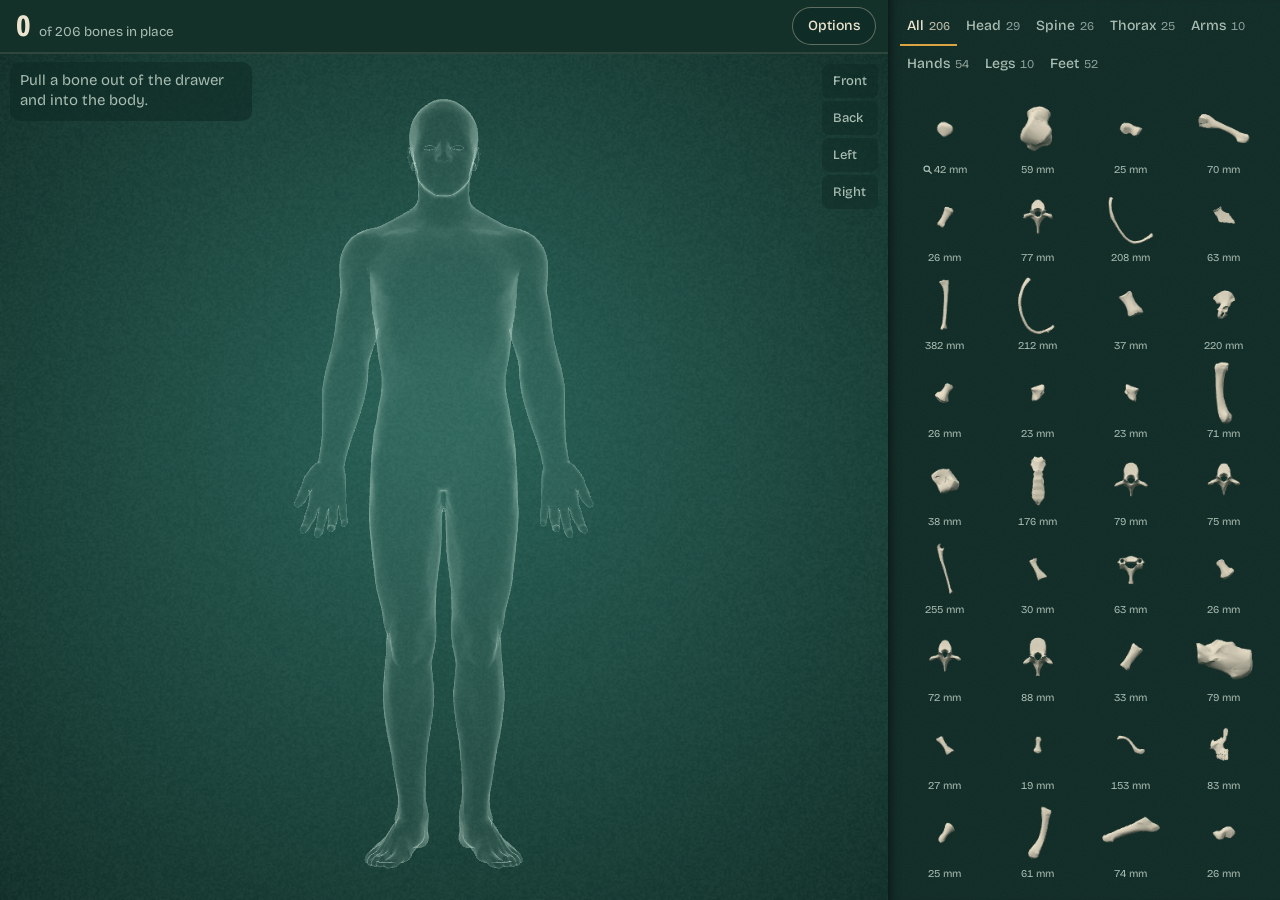
==== bones/index.html @ 2b92494c "Update page." ====
<!DOCTYPE html>
<html lang="en">
<head>
  <meta charset="utf-8">
  <meta name="viewport" content="width=device-width, initial-scale=1">
  <title>206 Bones</title>
  <meta name="description" content="Rebuild a human skeleton: drag each of the 206 bones to its place in the body.">
  <link rel="icon" href="data:image/svg+xml,%3Csvg xmlns='http://www.w3.org/2000/svg' viewBox='0 0 32 32'%3E%3Crect width='32' height='32' rx='7' fill='%23133029'/%3E%3Cpath d='M9 9a3 3 0 0 1 5 1l8 8a3 3 0 1 1 1 5 3 3 0 1 1-5-1l-8-8a3 3 0 1 1-1-5z' fill='%23ece4cf'/%3E%3C/svg%3E">
  <link href="https://fonts.googleapis.com/css2?family=Bricolage+Grotesque:opsz,wdth,wght@12..96,75..100,400..700&amp;family=EB+Garamond:ital,wght@1,500&amp;display=swap" rel="stylesheet">
  <script type="module" crossorigin src="./assets/app-BgRJ1sgR.js"></script>
  <link rel="stylesheet" crossorigin href="./assets/index-DirC_J8b.css">
</head>
<body>
  <div class="app" id="app">
    <header class="bar">
      <p class="tally" aria-live="polite">
        <span class="tally-count" id="tally-count">0</span>
        <span class="tally-rest">of <span id="tally-total">206</span> bones in place</span>
      </p>
      <button class="btn" id="open-options" type="button">Options</button>
      <div class="progress" id="progress" role="progressbar" aria-label="Bones in place" aria-valuemin="0" aria-valuemax="206" aria-valuenow="0"><i id="progress-fill"></i></div>
    </header>

    <main class="stage" id="stage">
      <canvas id="view" tabindex="0" aria-label="The body. Drag to turn it, pinch or scroll to zoom, hold Space and drag to slide it."></canvas>

      <nav class="views" id="views" aria-label="Turn the body to a standard view">
        <button type="button" data-view="front">Front</button>
        <button type="button" data-view="back">Back</button>
        <button type="button" data-view="left">Left</button>
        <button type="button" data-view="right">Right</button>
      </nav>

      <section class="inspector" id="inspector" aria-label="Bone in hand" hidden>
        <div class="label">
          <div aria-live="polite">
            <h2 class="bone-name" id="bone-name"></h2>
            <p class="bone-latin" id="bone-latin" lang="la"></p>
            <p class="bone-len" id="bone-len"></p>
            <p class="bone-note" id="bone-note" hidden>A simplified stand-in. This bone is missing from the scan data.</p>
            <p class="bone-tip" id="bone-tip"></p>
          </div>
          <details class="about" id="about" hidden>
            <summary>About this bone</summary>
            <p class="about-text" id="about-text"></p>
            <a class="about-link" id="about-link" href="https://en.wikipedia.org/" target="_blank" rel="noopener noreferrer">Read more on Wikipedia</a>
          </details>
        </div>
        <div class="lens" id="lens" role="img" aria-label="Bone viewer. Drag inside to tumble the bone, drag the rim to spin it, double-tap to reset. This only changes how you see it.">
          <canvas id="lens-canvas"></canvas>
          <svg class="rim" id="rim" viewBox="0 0 100 100" aria-hidden="true">
            <circle cx="50" cy="50" r="46" fill="none" stroke="currentColor" stroke-width="3.2" stroke-dasharray="0.7 7.329" opacity=".7"/>
            <circle cx="50" cy="50" r="44.6" fill="none" stroke="currentColor" stroke-width="6" stroke-dasharray="1 22.352"/>
          </svg>
        </div>
        <div class="actions">
          <button class="btn" id="hint" type="button">Show me where</button>
          <button class="btn" id="back" type="button">Put it back</button>
        </div>
      </section>

      <p class="coach" id="coach" hidden>Pull a bone out of the drawer and into the body.</p>
      <div class="beacon" id="beacon" hidden></div>
      <div class="locator" id="locator" hidden></div>
      <div class="set-label" id="set-label" hidden></div>

      <section class="done" id="done" hidden>
        <h2>All 206 bones are in place</h2>
        <p id="done-summary"></p>
        <button class="btn btn-solid" id="again" type="button">Start again</button>
      </section>

      <div class="loading" id="loading" role="status">
        <p id="loading-text">Laying out 206 bones</p>
        <div class="loading-track"><i id="loading-bar"></i></div>
      </div>
    </main>

    <aside class="drawer" id="drawer" aria-label="Drawer of bones">
      <div class="chips" id="chips" role="group" aria-label="Show bones from"></div>
      <div class="cells" id="cells"></div>
      <p class="drawer-empty" id="drawer-empty" hidden></p>
    </aside>
  </div>

  <dialog class="sheet" id="options" aria-labelledby="options-title">
    <div class="sheet-body">
      <header class="sheet-head">
        <h2 id="options-title">Options</h2>
        <button class="btn" id="close-options" type="button">Done</button>
      </header>

      <section>
        <h3>How close a bone has to be</h3>
        <div class="modes" id="modes"></div>
      </section>

      <section>
        <label class="toggle">
          <input type="checkbox" id="names">
          <span><strong>Show bone names</strong><small>Turn this off to identify each bone by its shape. A bone's name and description appear once it is in place.</small></span>
        </label>
      </section>

      <section>
        <h3>Handling</h3>
        <ul class="howto">
          <li>Drag a bone out of the drawer and into the body. On a touch screen, pull it across the drawer toward the body, or hold it for a moment and then drag it anywhere.</li>
          <li>The drawer pictures each region's bones to one scale, so a big bone looks big. A magnifier beside a size marks a bone drawn larger so you can see it.</li>
          <li>A bone turns itself to fit the body as it leaves the drawer, so only where it goes is up to you.</li>
          <li>To look at the bone in hand from any side, turn it in the round viewer: drag inside to tumble it, drag the rim to spin it, double-tap to turn it back. The arrow keys and [ ] do the same. This never changes how it sits in the body.</li>
          <li>Drag anywhere to turn the body, and flick to keep it turning. It stays upright however far you go.</li>
          <li>Pinch or scroll to zoom. On a trackpad, swipe sideways with two fingers to turn the body.</li>
          <li>To slide the body across the view, drag with two fingers on a touch screen, or with the right button, or hold Space and drag. To roll the view, twist two fingers or hold Alt and drag.</li>
          <li>With a bone in hand, a tap on the body puts it on that spot. With nothing in hand, a tap on a set bone names it. Double-tap to zoom in.</li>
          <li>Open About this bone, under the name of the bone in hand, for a short description and a link to its Wikipedia article.</li>
        </ul>
      </section>

      <section>
        <h3>Saving</h3>
        <p class="quiet" id="save-note"></p>
      </section>

      <section>
        <h3>Start again</h3>
        <p class="quiet" id="restart-note"></p>
        <button class="btn" id="restart" type="button">Start again</button>
        <div class="confirm" id="restart-confirm" hidden>
          <button class="btn btn-solid" id="restart-yes" type="button">Clear the body and start again</button>
          <button class="btn" id="restart-no" type="button">Keep going</button>
        </div>
      </section>

      <section>
        <h3>About the models</h3>
        <p class="quiet">Bone and body shapes: <a href="https://dbarchive.biosciencedbc.jp/en/bodyparts3d/download.html" target="_blank" rel="noopener noreferrer">BodyParts3D</a>, © The Database Center for Life Science, licensed under CC Attribution 4.0 International. The meshes were simplified for the web, the coccyx was separated from the sacrum, teeth are attached to their jaws, and the body surface was smoothed into a neutral figure and eased outward by up to 4 mm where a bone would otherwise touch it. Bones are life-size relative to the body. Drawer pictures are to scale within each region.</p>
        <p class="quiet">The six ear ossicles are not part of that dataset. The ones here are simplified stand-ins modelled for this app.</p>
        <h3>About the descriptions</h3>
        <p class="quiet">Each bone's description is a short summary written for this app from its article on the English Wikipedia, which the link under it opens.</p>
      </section>
    </div>
  </dialog>

  <canvas class="ghost" id="ghost" hidden></canvas>
</body>
</html>
---- bones/assets/index-DirC_J8b.css ----
:root{--baize:#2a6258;--baize-deep:#133029;--drawer:#0f2a25;--ivory:#ece4cf;--chalk:#a8bcb1;--brass:#d9a441;--fit:#9be7b4;--display:"Bricolage Grotesque", "Avenir Next Condensed", "Segoe UI", "Helvetica Neue", Arial, sans-serif;--latin:"EB Garamond", "Iowan Old Style", "Palatino Linotype", Georgia, serif;--cell:68px;--lightningcss-light: ;--lightningcss-dark:initial;color-scheme:dark}*,:before,:after{box-sizing:border-box}html,body{height:100%;margin:0}body{background:var(--baize-deep);color:var(--ivory);font:400 15px/1.4 var(--display);overscroll-behavior:none;-webkit-user-select:none;user-select:none;-webkit-tap-highlight-color:transparent;-webkit-text-size-adjust:100%;overflow:hidden}[hidden]{display:none!important}button{font:inherit;color:inherit}:focus-visible{outline:2px solid var(--brass);outline-offset:2px}.app{grid-template:"bar""stage"minmax(0,1fr)"drawer"/minmax(0,1fr);height:100%;display:grid}.bar{background:var(--baize-deep);grid-area:bar;justify-content:space-between;align-items:center;gap:16px;padding:7px 12px 9px 16px;display:flex;position:relative}.tally{align-items:baseline;gap:8px;min-width:0;margin:0;display:flex}.tally-count{font:700 31px/1 var(--display);font-variant-numeric:tabular-nums;font-stretch:78%}.tally-rest{color:var(--chalk);white-space:nowrap;font-size:13.5px}.progress{background:#ece4cf1f;height:2px;position:absolute;bottom:0;left:0;right:0}.progress i{background:var(--brass);transform-origin:0;height:100%;transition:transform .4s;display:block;transform:scaleX(0)}.btn{min-height:38px;font:500 14px/1.1 var(--display);cursor:pointer;touch-action:manipulation;background:#0f2a2599;border:1px solid #ece4cf5c;border-radius:999px;padding:8px 15px}.btn:hover{border-color:var(--ivory)}.btn-solid{background:var(--brass);border-color:var(--brass);color:#1d1604;font-weight:600}.btn-solid:hover{border-color:var(--ivory)}.stage{grid-area:stage;min-width:0;min-height:0;position:relative;overflow:hidden}#view{touch-action:none;cursor:grab;width:100%;height:100%;display:block;position:absolute;top:0;bottom:0;left:0;right:0}#view.is-turning{cursor:grabbing}#view.is-slide-ready,#view.is-sliding{cursor:move}#view:focus-visible{outline-offset:-3px}.views{gap:3px;display:grid;position:absolute;top:10px;right:10px}.views button{min-width:54px;min-height:34px;color:var(--chalk);font:500 13px/1 var(--display);text-align:left;cursor:pointer;touch-action:manipulation;background:#0f2a2580;border:0;border-radius:7px;padding:0 11px}.views button:hover{color:var(--ivory);background:#0f2a25e6}.inspector{pointer-events:none;grid-template:"label."minmax(0,auto)". ."minmax(0,1fr)"lens actions"/minmax(0,36%) minmax(0,1fr);padding:12px 12px 14px 16px;display:grid;position:absolute;top:0;bottom:0;left:0;right:0}.label{overscroll-behavior:contain;scrollbar-width:thin;background:#0f2a2594;border-radius:10px;grid-area:label;justify-self:start;max-height:100%;margin:-8px 0 0 -10px;padding:8px 12px 10px 10px;overflow-y:auto}.inspector.is-reading .label{z-index:1;background:#0f2a25d6;grid-area:1/1/-1/-1;align-self:start}.inspector.is-reading :-webkit-any(.bone-note,.bone-tip){max-width:36ch}.inspector.is-reading :is(.bone-note,.bone-tip){max-width:36ch}.bone-name{font:600 18px/1.12 var(--display);text-wrap:balance;margin:0;font-stretch:84%}.bone-latin{font:italic 500 15.5px/1.15 var(--latin);color:#ece4cfe0;margin:3px 0 0}.bone-len{color:var(--chalk);font-variant-numeric:tabular-nums;margin:4px 0 0;font-size:12.5px}.bone-note,.bone-tip{max-width:25ch;color:var(--chalk);margin:6px 0 0;font-size:12.5px;line-height:1.3}.about{pointer-events:auto;max-width:34ch;margin:7px 0 0;font-size:13px}.about summary{cursor:pointer;border-radius:6px;align-items:center;gap:7px;width:max-content;min-height:30px;margin:0 -4px;padding:0 4px;font-size:12.5px;list-style:none;display:flex}.about summary::-webkit-details-marker{display:none}.about summary:before{content:"";border-style:solid;border-width:4.5px 0 4.5px 6.5px;border-color:transparent transparent transparent var(--brass);transition:transform .15s}.about[open] summary:before{transform:rotate(90deg)}.about summary:hover{background:#ece4cf14}.about-text{color:#ece4cff0;text-wrap:pretty;margin:1px 0 0;line-height:1.42}.about-link{color:var(--brass);text-underline-offset:3px;margin-top:5px;padding:3px 0;font-size:12.5px;text-decoration:underline;text-decoration-thickness:1px;display:inline-block}.about-link:hover{color:#f0c46a}.lens{aspect-ratio:1;background:radial-gradient(circle at 50% 38%, #1f4d45, var(--drawer) 74%);width:clamp(112px,31vmin,212px);box-shadow:0 0 0 1.5px var(--brass), 0 8px 22px #04100e99;pointer-events:auto;touch-action:none;cursor:grab;border-radius:50%;grid-area:lens;align-self:end;position:relative}.lens:active{cursor:grabbing}.lens canvas{pointer-events:none;width:76%;height:76%;position:absolute;top:12%;bottom:12%;left:12%;right:12%}.rim{width:100%;height:100%;color:var(--brass);pointer-events:none;position:absolute;top:0;bottom:0;left:0;right:0}.actions{pointer-events:auto;grid-area:actions;place-self:end;justify-items:end;gap:8px;display:grid}.coach{box-sizing:content-box;width:min(34%,22ch);color:var(--chalk);pointer-events:none;background:#0f2a2594;border-radius:10px;margin:-8px 0 0 -10px;padding:8px 12px 10px 10px;font-size:14px;line-height:1.35;position:absolute;top:12px;left:16px}.beacon,.locator,.set-label{pointer-events:none;position:absolute;top:0;left:0}.beacon:before{content:"";width:var(--size,56px);height:var(--size,56px);margin:calc(var(--size,56px) / -2) 0 0 calc(var(--size,56px) / -2);border:2px solid var(--fit);border-radius:50%;animation:1.1s ease-out infinite beacon;position:absolute}@keyframes beacon{0%{opacity:1;transform:scale(.5)}to{opacity:0;transform:scale(1.2)}}.locator:before{content:"";border:1.5px solid var(--brass);border-radius:50%;width:44px;height:44px;margin:-22px 0 0 -22px;position:absolute}.set-label{color:var(--fit);font:500 13px/1.2 var(--display);white-space:nowrap;background:#0f2a25db;border-radius:6px;padding:4px 9px;transition:opacity .25s}.set-label.is-leaving{opacity:0}.done{text-align:center;background:#0f2a25eb;border-radius:14px;width:min(340px,100% - 32px);padding:18px 20px 20px;position:absolute;bottom:18px;left:50%;transform:translate(-50%);box-shadow:0 0 0 1px #d9a44199,0 16px 40px #00000080}.done h2{font:700 22px/1.15 var(--display);text-wrap:balance;margin:0;font-stretch:84%}.done p{color:var(--chalk);font-variant-numeric:tabular-nums;margin:6px 0 14px;font-size:14px}.loading{background:var(--baize-deep);text-align:center;place-content:center;justify-items:center;gap:14px;padding:24px;display:grid;position:absolute;top:0;bottom:0;left:0;right:0}.loading p{max-width:34ch;color:var(--chalk);text-wrap:balance;margin:0}.loading-track{background:#ece4cf24;width:160px;height:2px}.loading-track i{background:var(--brass);transform-origin:0;height:100%;display:block;transform:scaleX(0)}.loading.is-error .loading-track{display:none}.loading.is-error p{color:var(--ivory)}.drawer{background-color:var(--drawer);background-image:url("data:image/svg+xml,%3Csvg xmlns='http://www.w3.org/2000/svg' width='140' height='140'%3E%3Cfilter id='n'%3E%3CfeTurbulence type='fractalNoise' baseFrequency='.9' numOctaves='2' stitchTiles='stitch'/%3E%3CfeColorMatrix values='0 0 0 0 1 0 0 0 0 1 0 0 0 0 1 0 0 0 .55 0'/%3E%3C/filter%3E%3Crect width='140' height='140' filter='url(%23n)' opacity='.06'/%3E%3C/svg%3E");grid-area:drawer;grid-template-rows:auto minmax(0,1fr);min-width:0;min-height:0;display:grid;position:relative;box-shadow:inset 0 10px 12px -10px #000000b3}.chips{scrollbar-width:none;gap:2px;padding:6px 10px 0;display:flex;overflow-x:auto}.chips::-webkit-scrollbar{display:none}.chip{min-height:36px;color:var(--chalk);font:500 14px/1 var(--display);cursor:pointer;touch-action:manipulation;background:0 0;border:0;border-bottom:2px solid #0000;flex:none;align-items:baseline;gap:5px;padding:9px 7px 7px;display:inline-flex}.chip b{font-variant-numeric:tabular-nums;opacity:.8;font-size:12px;font-weight:400}.chip:hover{color:var(--ivory)}.chip[aria-pressed=true]{color:var(--ivory);border-bottom-color:var(--brass)}.cells{grid-auto-flow:column;grid-template-rows:repeat(2, var(--cell));grid-auto-columns:var(--cell);overscroll-behavior:contain;touch-action:pan-x;scrollbar-width:thin;scrollbar-color:#ece4cf40 transparent;gap:6px 4px;padding:8px 12px 12px;display:grid;overflow:auto hidden}.cell{width:var(--cell);height:var(--cell);cursor:grab;touch-action:inherit;-webkit-touch-callout:none;background:0 0;border:0;border-radius:50%;padding:0;position:relative}.cell canvas{pointer-events:none;width:calc(100% - 14px);height:calc(100% - 14px);position:absolute;top:0;left:7px}.cell-len{font:400 10.5px/1 var(--display);font-variant-numeric:tabular-nums;color:var(--chalk);text-align:center;pointer-events:none;position:absolute;bottom:1px;left:0;right:0}.cell-zoom{fill:none;stroke:currentColor;stroke-width:1.6px;stroke-linecap:round;width:9px;height:9px;margin:0 2px -1px 0}.cell canvas{transition:transform .12s}.cell:hover canvas{filter:brightness(1.12)}.cell.is-lifted canvas{filter:brightness(1.15);transform:scale(1.22)}.cell.is-selected{box-shadow:inset 0 0 0 1.5px var(--brass)}.cell.is-out canvas{opacity:.16}.cell.is-out .cell-len{opacity:.5}.drawer-empty{color:var(--chalk);margin:0;font-size:13.5px;position:absolute;top:58px;left:16px;right:16px}.ghost{z-index:30;pointer-events:none;filter:drop-shadow(0 8px 10px #00000080);width:88px;height:88px;position:fixed;top:0;left:0}.sheet{background:var(--drawer);width:min(470px,100% - 24px);max-height:min(88%,760px);color:var(--ivory);-webkit-user-select:text;user-select:text;border:0;border-radius:14px;padding:0;box-shadow:0 0 0 1px #ece4cf24,0 24px 60px #0009}.sheet::backdrop{background:#061210a8}.sheet-body{gap:22px;padding:18px 20px 24px;display:grid}.sheet-head{justify-content:space-between;align-items:center;gap:12px;display:flex}.sheet h2{font:700 24px/1.1 var(--display);margin:0;font-stretch:82%}.sheet h3{font:600 15px/1.2 var(--display);margin:0 0 9px}.sheet section>.btn{margin-top:2px}.modes{gap:2px;display:grid}.mode,.toggle{cursor:pointer;border-radius:9px;grid-template-columns:auto minmax(0,1fr);align-items:start;gap:11px;margin:0 -10px;padding:8px 10px;display:grid}.mode:hover,.toggle:hover{background:#ece4cf0f}.mode input,.toggle input{width:18px;height:18px;accent-color:var(--brass);margin:2px 0 0}.mode strong,.toggle strong{font-weight:600;display:block}.mode small,.toggle small{color:var(--chalk);margin-top:2px;font-size:13px;line-height:1.35;display:block}.howto{color:var(--chalk);gap:7px;margin:0;padding:0 0 0 18px;font-size:13.5px;line-height:1.4;display:grid}.quiet{max-width:62ch;color:var(--chalk);margin:0 0 10px;font-size:13.5px;line-height:1.45}.quiet a{color:var(--ivory)}.quiet.is-warning{color:var(--brass)}.confirm{flex-wrap:wrap;gap:8px;display:flex}@media (min-aspect-ratio:5/4) and (min-width:620px){:root{--cell:80px}.app{grid-template:"bar drawer""stage drawer"minmax(0,1fr)/minmax(0,1fr) clamp(272px,31vw,392px)}.drawer{box-shadow:inset 10px 0 12px -10px #000000b3}.chips{flex-wrap:wrap;padding:10px 12px 2px;overflow:visible}.cells{grid-template-rows:none;grid-auto-flow:row;grid-template-columns:repeat(auto-fill, minmax(var(--cell), 1fr));grid-auto-rows:var(--cell);touch-action:pan-y;align-content:start;justify-items:center;gap:8px 4px;padding:10px 12px 18px;overflow:hidden auto}.drawer-empty{top:96px}.inspector{padding:16px 16px 18px 20px}.bone-name{font-size:24px}.bone-latin{font-size:19px}.bone-len,.bone-note,.bone-tip{font-size:13.5px}.about{max-width:36ch;font-size:14px}.about summary,.about-link{font-size:13.5px}.coach{font-size:15px;top:16px;left:20px}}@media (min-aspect-ratio:5/4) and (min-width:620px) and (max-height:520px){:root{--cell:72px}.chips{flex-wrap:nowrap;overflow-x:auto}.drawer-empty{top:58px}}@media (max-height:600px) and (max-aspect-ratio:5/4){.cells{grid-template-rows:var(--cell)}}@media (prefers-reduced-motion:reduce){.beacon:before{animation:none}.progress i,.set-label,.cell canvas,.about summary:before{transition:none}}
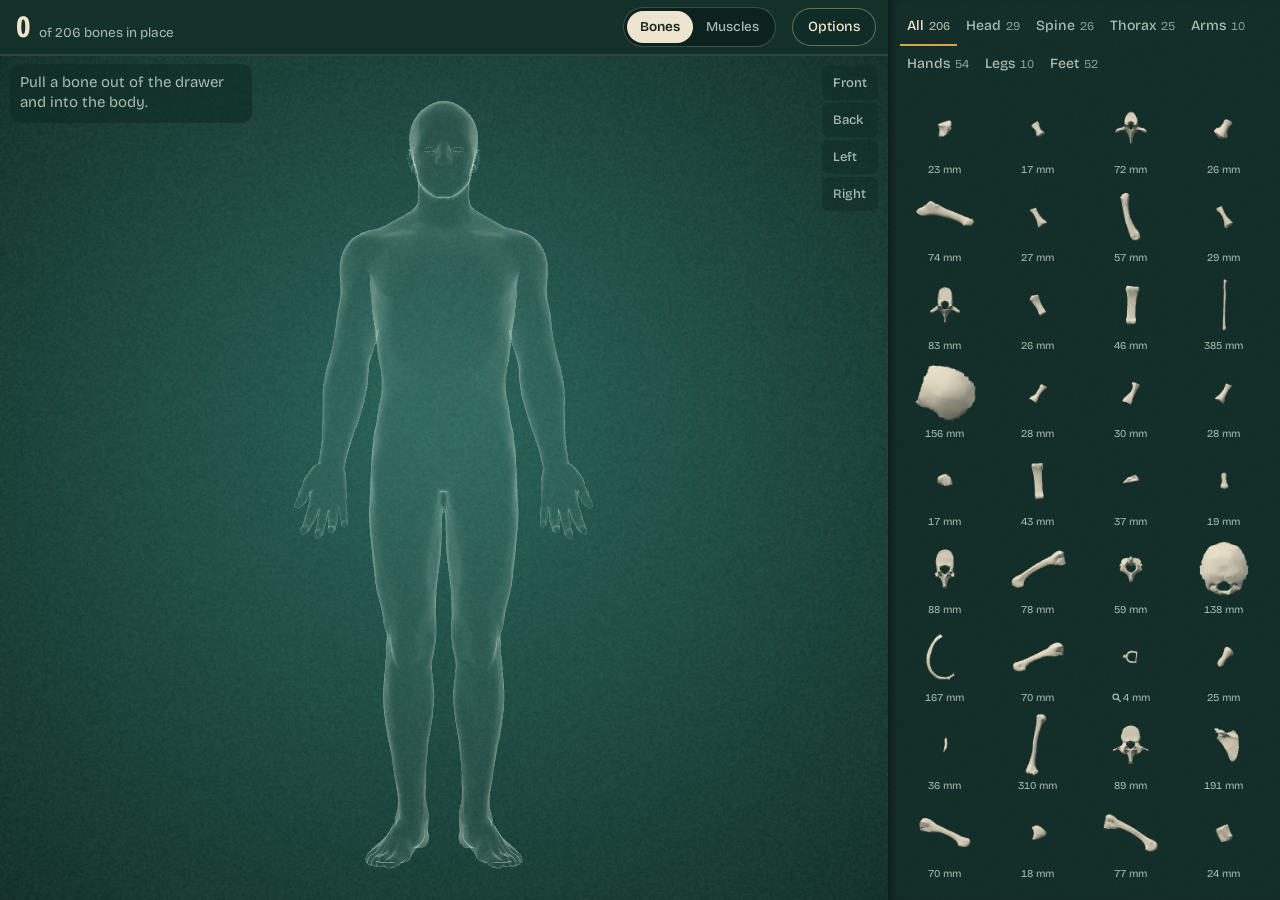
==== commit fe002577: "Add muscles." ====
--- a/bones/index.html
+++ b/bones/index.html
@@ -7,16 +7,20 @@
   <meta name="description" content="Rebuild a human skeleton: drag each of the 206 bones to its place in the body.">
   <link rel="icon" href="data:image/svg+xml,%3Csvg xmlns='http://www.w3.org/2000/svg' viewBox='0 0 32 32'%3E%3Crect width='32' height='32' rx='7' fill='%23133029'/%3E%3Cpath d='M9 9a3 3 0 0 1 5 1l8 8a3 3 0 1 1 1 5 3 3 0 1 1-5-1l-8-8a3 3 0 1 1-1-5z' fill='%23ece4cf'/%3E%3C/svg%3E">
   <link href="https://fonts.googleapis.com/css2?family=Bricolage+Grotesque:opsz,wdth,wght@12..96,75..100,400..700&amp;family=EB+Garamond:ital,wght@1,500&amp;display=swap" rel="stylesheet">
-  <script type="module" crossorigin src="./assets/app-BgRJ1sgR.js"></script>
-  <link rel="stylesheet" crossorigin href="./assets/index-DirC_J8b.css">
+  <script type="module" crossorigin src="./assets/app-Bdpe30TR.js"></script>
+  <link rel="stylesheet" crossorigin href="./assets/index-B-e9F6PN.css">
 </head>
 <body>
   <div class="app" id="app">
     <header class="bar">
       <p class="tally" aria-live="polite">
         <span class="tally-count" id="tally-count">0</span>
-        <span class="tally-rest">of <span id="tally-total">206</span> bones in place</span>
+        <span class="tally-rest">of <span id="tally-total">206</span> <span class="tally-noun" id="tally-noun">bones in place</span></span>
       </p>
+      <div class="game-switch" id="game-switch" role="radiogroup" aria-label="What to build">
+        <button type="button" role="radio" aria-checked="true" data-game="bones">Bones</button>
+        <button type="button" role="radio" aria-checked="false" tabindex="-1" data-game="muscles">Muscles</button>
+      </div>
       <button class="btn" id="open-options" type="button">Options</button>
       <div class="progress" id="progress" role="progressbar" aria-label="Bones in place" aria-valuemin="0" aria-valuemax="206" aria-valuenow="0"><i id="progress-fill"></i></div>
     </header>
@@ -40,13 +44,15 @@
             <p class="bone-note" id="bone-note" hidden>A simplified stand-in. This bone is missing from the scan data.</p>
             <p class="bone-tip" id="bone-tip"></p>
           </div>
+          <ol class="ends" id="ends" aria-label="Where it attaches" hidden></ol>
           <details class="about" id="about" hidden>
-            <summary>About this bone</summary>
+            <summary id="about-summary">About this bone</summary>
             <p class="about-text" id="about-text"></p>
+            <div class="about-heads" id="about-heads" hidden></div>
             <a class="about-link" id="about-link" href="https://en.wikipedia.org/" target="_blank" rel="noopener noreferrer">Read more on Wikipedia</a>
           </details>
         </div>
-        <div class="lens" id="lens" role="img" aria-label="Bone viewer. Drag inside to tumble the bone, drag the rim to spin it, double-tap to reset. This only changes how you see it.">
+        <div class="lens" id="lens" role="img" aria-label="Viewer. Drag inside to tumble what is in hand, drag the rim to spin it, double-tap to reset. This only changes how you see it.">
           <canvas id="lens-canvas"></canvas>
           <svg class="rim" id="rim" viewBox="0 0 100 100" aria-hidden="true">
             <circle cx="50" cy="50" r="46" fill="none" stroke="currentColor" stroke-width="3.2" stroke-dasharray="0.7 7.329" opacity=".7"/>
@@ -63,9 +69,10 @@
       <div class="beacon" id="beacon" hidden></div>
       <div class="locator" id="locator" hidden></div>
       <div class="set-label" id="set-label" hidden></div>
+      <div class="site-label" id="site-label" role="status" hidden></div>
 
       <section class="done" id="done" hidden>
-        <h2>All 206 bones are in place</h2>
+        <h2 id="done-title">All 206 bones are in place</h2>
         <p id="done-summary"></p>
         <button class="btn btn-solid" id="again" type="button">Start again</button>
       </section>
@@ -118,6 +125,17 @@
       </section>
 
       <section>
+        <h3>Muscles</h3>
+        <ul class="howto">
+          <li>Switch to Muscles at the top to dress the finished skeleton. Each muscle has ends to attach: its origins and its insertions, one for every head or tendon.</li>
+          <li>Pull a muscle out of the drawer and it comes out held by one end, in the pose it has in the body, its belly firm and its ends loose. Take that end to the spot on the bone where it attaches. When it is on the spot the spot is named; let go and it stays on, and the muscle droops from it.</li>
+          <li>Each end still loose has a handle, red for an origin and blue for an insertion. Drag a handle to its spot to attach that end. The head it belongs to lights up while you hold it. Dragging the muscle by anything else just moves it about. Once every end is on, the muscle settles into its shape.</li>
+          <li>The panel under its name lists each end, the head it belongs to and where it goes, and About this muscle lists its heads. On Relaxed, the spots for the muscle in hand are marked on the bones in the same colours. Show me where marks them on any setting.</li>
+          <li>The drawer draws longer muscles larger, but not all to one scale, so that small ones can still be seen. The number under each is its real length.</li>
+        </ul>
+      </section>
+
+      <section>
         <h3>Saving</h3>
         <p class="quiet" id="save-note"></p>
       </section>
@@ -138,6 +156,8 @@
         <p class="quiet">The six ear ossicles are not part of that dataset. The ones here are simplified stand-ins modelled for this app.</p>
         <h3>About the descriptions</h3>
         <p class="quiet">Each bone's description is a short summary written for this app from its article on the English Wikipedia, which the link under it opens.</p>
+        <h3>About the muscle models</h3>
+        <p class="quiet">Muscle shapes come from <a href="https://dbarchive.biosciencedbc.jp/en/bodyparts3d/download.html" target="_blank" rel="noopener noreferrer">BodyParts3D</a> (CC Attribution 4.0) and, for the muscles BodyParts3D does not model (masseter, temporalis, the pterygoids, latissimus dorsi, rectus abdominis, internal oblique, transversus abdominis, quadratus lumborum, multifidus, extensor digitorum brevis and the dorsal interossei of the foot), from <a href="https://github.com/Z-Anatomy/the-blend" target="_blank" rel="noopener noreferrer">Z-Anatomy, the libre 3D atlas of anatomy</a> by Gauthier Kervyn, fitted onto this skeleton. The muscle models as adapted here are licensed under <a href="https://creativecommons.org/licenses/by-sa/4.0/" target="_blank" rel="noopener noreferrer">CC Attribution-ShareAlike 4.0</a>. Where each muscle attaches was found from where it touches its bones, checked against standard anatomy. Each muscle's description was written for this app; the link under it opens its article on the English Wikipedia.</p>
       </section>
     </div>
   </dialog>
--- a/bones/assets/index-B-e9F6PN.css
+++ b/bones/assets/index-B-e9F6PN.css
@@ -0,0 +1 @@
+:root{--baize:#2a6258;--baize-deep:#133029;--drawer:#0f2a25;--ivory:#ece4cf;--chalk:#a8bcb1;--brass:#d9a441;--fit:#9be7b4;--display:"Bricolage Grotesque", "Avenir Next Condensed", "Segoe UI", "Helvetica Neue", Arial, sans-serif;--latin:"EB Garamond", "Iowan Old Style", "Palatino Linotype", Georgia, serif;--cell:68px;--lightningcss-light: ;--lightningcss-dark:initial;color-scheme:dark}*,:before,:after{box-sizing:border-box}html,body{height:100%;margin:0}body{background:var(--baize-deep);color:var(--ivory);font:400 15px/1.4 var(--display);overscroll-behavior:none;-webkit-user-select:none;user-select:none;-webkit-tap-highlight-color:transparent;-webkit-text-size-adjust:100%;overflow:hidden}[hidden]{display:none!important}button{font:inherit;color:inherit}:focus-visible{outline:2px solid var(--brass);outline-offset:2px}.app{grid-template:"bar""stage"minmax(0,1fr)"drawer"/minmax(0,1fr);height:100%;display:grid}.bar{background:var(--baize-deep);grid-area:bar;justify-content:space-between;align-items:center;gap:16px;padding:7px 12px 9px 16px;display:flex;position:relative}.tally{align-items:baseline;gap:8px;min-width:0;margin:0;display:flex}.tally-count{font:700 31px/1 var(--display);font-variant-numeric:tabular-nums;font-stretch:78%}.tally-rest{color:var(--chalk);white-space:nowrap;font-size:13.5px}.progress{background:#ece4cf1f;height:2px;position:absolute;bottom:0;left:0;right:0}.progress i{background:var(--brass);transform-origin:0;height:100%;transition:transform .4s;display:block;transform:scaleX(0)}.btn{min-height:38px;font:500 14px/1.1 var(--display);cursor:pointer;touch-action:manipulation;background:#0f2a2599;border:1px solid #ece4cf5c;border-radius:999px;padding:8px 15px}.btn:hover{border-color:var(--ivory)}.btn-solid{background:var(--brass);border-color:var(--brass);color:#1d1604;font-weight:600}.btn-solid:hover{border-color:var(--ivory)}.stage{grid-area:stage;min-width:0;min-height:0;position:relative;overflow:hidden}#view{touch-action:none;cursor:grab;width:100%;height:100%;display:block;position:absolute;top:0;bottom:0;left:0;right:0}#view.is-turning{cursor:grabbing}#view.is-slide-ready,#view.is-sliding{cursor:move}#view:focus-visible{outline-offset:-3px}.views{gap:3px;display:grid;position:absolute;top:10px;right:10px}.views button{min-width:54px;min-height:34px;color:var(--chalk);font:500 13px/1 var(--display);text-align:left;cursor:pointer;touch-action:manipulation;background:#0f2a2580;border:0;border-radius:7px;padding:0 11px}.views button:hover{color:var(--ivory);background:#0f2a25e6}.inspector{pointer-events:none;grid-template:"label."minmax(0,auto)". ."minmax(0,1fr)"lens actions"/minmax(0,36%) minmax(0,1fr);padding:12px 12px 14px 16px;display:grid;position:absolute;top:0;bottom:0;left:0;right:0}.label{overscroll-behavior:contain;scrollbar-width:thin;background:#0f2a2594;border-radius:10px;grid-area:label;justify-self:start;max-height:100%;margin:-8px 0 0 -10px;padding:8px 12px 10px 10px;overflow-y:auto}.inspector.is-reading .label{z-index:1;background:#0f2a25d6;grid-area:1/1/-1/-1;align-self:start}.inspector.is-reading :-webkit-any(.bone-note,.bone-tip){max-width:36ch}.inspector.is-reading :is(.bone-note,.bone-tip){max-width:36ch}.bone-name{font:600 18px/1.12 var(--display);text-wrap:balance;margin:0;font-stretch:84%}.bone-latin{font:italic 500 15.5px/1.15 var(--latin);color:#ece4cfe0;margin:3px 0 0}.bone-len{color:var(--chalk);font-variant-numeric:tabular-nums;margin:4px 0 0;font-size:12.5px}.bone-note,.bone-tip{max-width:25ch;color:var(--chalk);margin:6px 0 0;font-size:12.5px;line-height:1.3}.about{pointer-events:auto;max-width:34ch;margin:7px 0 0;font-size:13px}.about summary{cursor:pointer;border-radius:6px;align-items:center;gap:7px;width:max-content;min-height:30px;margin:0 -4px;padding:0 4px;font-size:12.5px;list-style:none;display:flex}.about summary::-webkit-details-marker{display:none}.about summary:before{content:"";border-style:solid;border-width:4.5px 0 4.5px 6.5px;border-color:transparent transparent transparent var(--brass);transition:transform .15s}.about[open] summary:before{transform:rotate(90deg)}.about summary:hover{background:#ece4cf14}.about-text{color:#ece4cff0;text-wrap:pretty;margin:1px 0 0;line-height:1.42}.about-link{color:var(--brass);text-underline-offset:3px;margin-top:5px;padding:3px 0;font-size:12.5px;text-decoration:underline;text-decoration-thickness:1px;display:inline-block}.about-link:hover{color:#f0c46a}.lens{aspect-ratio:1;background:radial-gradient(circle at 50% 38%, #1f4d45, var(--drawer) 74%);width:clamp(112px,31vmin,212px);box-shadow:0 0 0 1.5px var(--brass), 0 8px 22px #04100e99;pointer-events:auto;touch-action:none;cursor:grab;border-radius:50%;grid-area:lens;align-self:end;position:relative}.lens:active{cursor:grabbing}.lens canvas{pointer-events:none;width:76%;height:76%;position:absolute;top:12%;bottom:12%;left:12%;right:12%}.rim{width:100%;height:100%;color:var(--brass);pointer-events:none;position:absolute;top:0;bottom:0;left:0;right:0}.actions{pointer-events:auto;grid-area:actions;place-self:end;justify-items:end;gap:8px;display:grid}.coach{box-sizing:content-box;width:min(34%,22ch);color:var(--chalk);pointer-events:none;background:#0f2a2594;border-radius:10px;margin:-8px 0 0 -10px;padding:8px 12px 10px 10px;font-size:14px;line-height:1.35;position:absolute;top:12px;left:16px}.beacon,.locator,.set-label,.site-label{pointer-events:none;position:absolute;top:0;left:0}.beacon:before{content:"";width:var(--size,56px);height:var(--size,56px);margin:calc(var(--size,56px) / -2) 0 0 calc(var(--size,56px) / -2);border:2px solid var(--fit);border-radius:50%;animation:1.1s ease-out infinite beacon;position:absolute}@keyframes beacon{0%{opacity:1;transform:scale(.5)}to{opacity:0;transform:scale(1.2)}}.locator:before{content:"";border:1.5px solid var(--brass);border-radius:50%;width:44px;height:44px;margin:-22px 0 0 -22px;position:absolute}.set-label{color:var(--fit);font:500 13px/1.2 var(--display);white-space:nowrap;background:#0f2a25db;border-radius:6px;padding:4px 9px;transition:opacity .25s}.set-label.is-leaving{opacity:0}.done{text-align:center;background:#0f2a25eb;border-radius:14px;width:min(340px,100% - 32px);padding:18px 20px 20px;position:absolute;bottom:18px;left:50%;transform:translate(-50%);box-shadow:0 0 0 1px #d9a44199,0 16px 40px #00000080}.done h2{font:700 22px/1.15 var(--display);text-wrap:balance;margin:0;font-stretch:84%}.done p{color:var(--chalk);font-variant-numeric:tabular-nums;margin:6px 0 14px;font-size:14px}.loading{background:var(--baize-deep);text-align:center;place-content:center;justify-items:center;gap:14px;padding:24px;display:grid;position:absolute;top:0;bottom:0;left:0;right:0}.loading p{max-width:34ch;color:var(--chalk);text-wrap:balance;margin:0}.loading-track{background:#ece4cf24;width:160px;height:2px}.loading-track i{background:var(--brass);transform-origin:0;height:100%;display:block;transform:scaleX(0)}.loading.is-error .loading-track{display:none}.loading.is-error p{color:var(--ivory)}.drawer{background-color:var(--drawer);background-image:url("data:image/svg+xml,%3Csvg xmlns='http://www.w3.org/2000/svg' width='140' height='140'%3E%3Cfilter id='n'%3E%3CfeTurbulence type='fractalNoise' baseFrequency='.9' numOctaves='2' stitchTiles='stitch'/%3E%3CfeColorMatrix values='0 0 0 0 1 0 0 0 0 1 0 0 0 0 1 0 0 0 .55 0'/%3E%3C/filter%3E%3Crect width='140' height='140' filter='url(%23n)' opacity='.06'/%3E%3C/svg%3E");grid-area:drawer;grid-template-rows:auto minmax(0,1fr);min-width:0;min-height:0;display:grid;position:relative;box-shadow:inset 0 10px 12px -10px #000000b3}.chips{scrollbar-width:none;gap:2px;padding:6px 10px 0;display:flex;overflow-x:auto}.chips::-webkit-scrollbar{display:none}.chip{min-height:36px;color:var(--chalk);font:500 14px/1 var(--display);cursor:pointer;touch-action:manipulation;background:0 0;border:0;border-bottom:2px solid #0000;flex:none;align-items:baseline;gap:5px;padding:9px 7px 7px;display:inline-flex}.chip b{font-variant-numeric:tabular-nums;opacity:.8;font-size:12px;font-weight:400}.chip:hover{color:var(--ivory)}.chip[aria-pressed=true]{color:var(--ivory);border-bottom-color:var(--brass)}.cells{grid-auto-flow:column;grid-template-rows:repeat(2, var(--cell));grid-auto-columns:var(--cell);overscroll-behavior:contain;touch-action:pan-x;scrollbar-width:thin;scrollbar-color:#ece4cf40 transparent;gap:6px 4px;padding:8px 12px 12px;display:grid;overflow:auto hidden}.cell{width:var(--cell);height:var(--cell);cursor:grab;touch-action:inherit;-webkit-touch-callout:none;background:0 0;border:0;border-radius:50%;padding:0;position:relative}.cell canvas{pointer-events:none;width:calc(100% - 14px);height:calc(100% - 14px);position:absolute;top:0;left:7px}.cell-len{font:400 10.5px/1 var(--display);font-variant-numeric:tabular-nums;color:var(--chalk);text-align:center;pointer-events:none;position:absolute;bottom:1px;left:0;right:0}.cell-zoom{fill:none;stroke:currentColor;stroke-width:1.6px;stroke-linecap:round;width:9px;height:9px;margin:0 2px -1px 0}.cell canvas{transition:transform .12s}.cell:hover canvas{filter:brightness(1.12)}.cell.is-lifted canvas{filter:brightness(1.15);transform:scale(1.22)}.cell.is-selected{box-shadow:inset 0 0 0 1.5px var(--brass)}.cell.is-out canvas{opacity:.16}.cell.is-out .cell-len{opacity:.5}.drawer-empty{color:var(--chalk);grid-area:2/1;align-self:start;margin:0;padding:12px 16px;font-size:13.5px}.ghost{z-index:30;pointer-events:none;filter:drop-shadow(0 8px 10px #00000080);width:88px;height:88px;position:fixed;top:0;left:0}.sheet{background:var(--drawer);width:min(470px,100% - 24px);max-height:min(88%,760px);color:var(--ivory);-webkit-user-select:text;user-select:text;border:0;border-radius:14px;padding:0;box-shadow:0 0 0 1px #ece4cf24,0 24px 60px #0009}.sheet::backdrop{background:#061210a8}.sheet-body{gap:22px;padding:18px 20px 24px;display:grid}.sheet-head{justify-content:space-between;align-items:center;gap:12px;display:flex}.sheet h2{font:700 24px/1.1 var(--display);margin:0;font-stretch:82%}.sheet h3{font:600 15px/1.2 var(--display);margin:0 0 9px}.sheet section>.btn{margin-top:2px}.modes{gap:2px;display:grid}.mode,.toggle{cursor:pointer;border-radius:9px;grid-template-columns:auto minmax(0,1fr);align-items:start;gap:11px;margin:0 -10px;padding:8px 10px;display:grid}.mode:hover,.toggle:hover{background:#ece4cf0f}.mode input,.toggle input{width:18px;height:18px;accent-color:var(--brass);margin:2px 0 0}.mode strong,.toggle strong{font-weight:600;display:block}.mode small,.toggle small{color:var(--chalk);margin-top:2px;font-size:13px;line-height:1.35;display:block}.howto{color:var(--chalk);gap:7px;margin:0;padding:0 0 0 18px;font-size:13.5px;line-height:1.4;display:grid}.quiet{max-width:62ch;color:var(--chalk);margin:0 0 10px;font-size:13.5px;line-height:1.45}.quiet a{color:var(--ivory)}.quiet.is-warning{color:var(--brass)}.confirm{flex-wrap:wrap;gap:8px;display:flex}@media (min-aspect-ratio:5/4) and (min-width:620px){:root{--cell:80px}.app{grid-template:"bar drawer""stage drawer"minmax(0,1fr)/minmax(0,1fr) clamp(272px,31vw,392px)}.drawer{box-shadow:inset 10px 0 12px -10px #000000b3}.chips{flex-wrap:wrap;padding:10px 12px 2px;overflow:visible}.cells{grid-template-rows:none;grid-auto-flow:row;grid-template-columns:repeat(auto-fill, minmax(var(--cell), 1fr));grid-auto-rows:var(--cell);touch-action:pan-y;align-content:start;justify-items:center;gap:8px 4px;padding:10px 12px 18px;overflow:hidden auto}.inspector{padding:16px 16px 18px 20px}.bone-name{font-size:24px}.bone-latin{font-size:19px}.bone-len,.bone-note,.bone-tip{font-size:13.5px}.about{max-width:36ch;font-size:14px}.about summary,.about-link{font-size:13.5px}.coach{font-size:15px;top:16px;left:20px}}@media (min-aspect-ratio:5/4) and (min-width:620px) and (max-height:520px){:root{--cell:72px}.chips{flex-wrap:nowrap;overflow-x:auto}}@media (max-height:600px) and (max-aspect-ratio:5/4){.cells{grid-template-rows:var(--cell)}}@media (prefers-reduced-motion:reduce){.beacon:before{animation:none}.progress i,.set-label,.cell canvas,.about summary:before{transition:none}}.game-switch{background:#0818158c;border:1px solid #ece4cf38;border-radius:999px;margin-left:auto;padding:3px;display:flex}.game-switch button{min-height:32px;color:var(--chalk);font:500 13.5px/1.1 var(--display);cursor:pointer;touch-action:manipulation;background:0 0;border:0;border-radius:999px;padding:6px 13px}.game-switch button:hover{color:var(--ivory)}.game-switch button[aria-checked=true]{background:var(--ivory);color:#13241f;font-weight:600}.ends{color:#ece4cfe6;max-width:36ch;margin:7px 0 0;padding:0;font-size:12.5px;line-height:1.3;list-style:none}.ends li{margin-top:4px;padding-left:15px;position:relative}.ends li:before{content:"";border:1.5px solid var(--origin,#e0644f);border-radius:50%;width:7px;height:7px;position:absolute;top:.38em;left:1px}.ends li[data-role=insertion]:before{border-color:#4f8fd1}.ends li.is-on:before{border-color:var(--fit);color:var(--fit);background:currentColor}.ends[hidden]{display:none}.ends li.is-held{color:var(--brass)}.ends li.is-held:before{box-shadow:0 0 0 2px var(--brass)}.ends li.is-on{color:var(--chalk)}.ends b{font-weight:600}@media (max-width:520px){.tally-noun{display:none}.game-switch button{padding:6px 10px}.ends{flex-wrap:wrap;gap:7px;margin-top:9px;display:flex}.ends[hidden]{display:none}.ends li{width:11px;height:11px;margin:0;padding:0}.ends li:before{width:8px;height:8px;top:0;left:0}.ends b,.ends .end-label{clip-path:inset(50%);white-space:nowrap;width:1px;height:1px;position:absolute;overflow:hidden}}.site-label{width:max-content;max-width:min(30ch,70vw);color:var(--ivory);font:500 13px/1.25 var(--display);text-align:center;text-wrap:balance;background:#0f2a25e6;border-radius:7px;padding:5px 10px;transition:opacity .25s}.site-label.is-attached{color:var(--fit)}.site-label.is-attached:before{content:"✓ "}.site-label.is-leaving{opacity:0}.about-heads{margin:8px 0 2px}.about-heads-title{font:600 12px/1.2 var(--display);color:var(--chalk);margin:0 0 3px}.about-heads ul{margin:0;padding:0;list-style:none}.about-heads li{color:#ece4cfdb;border-left:2px solid #0000;margin:0 0 4px;padding-left:9px;line-height:1.35}.about-heads li b{color:var(--ivory);font-weight:600}.about-heads li.is-held{border-left-color:var(--brass)}.about-heads li.is-held b{color:var(--brass)}.ends li.is-head:not(.is-held){color:#ece4cff2}.ends .end-label{font-weight:400}
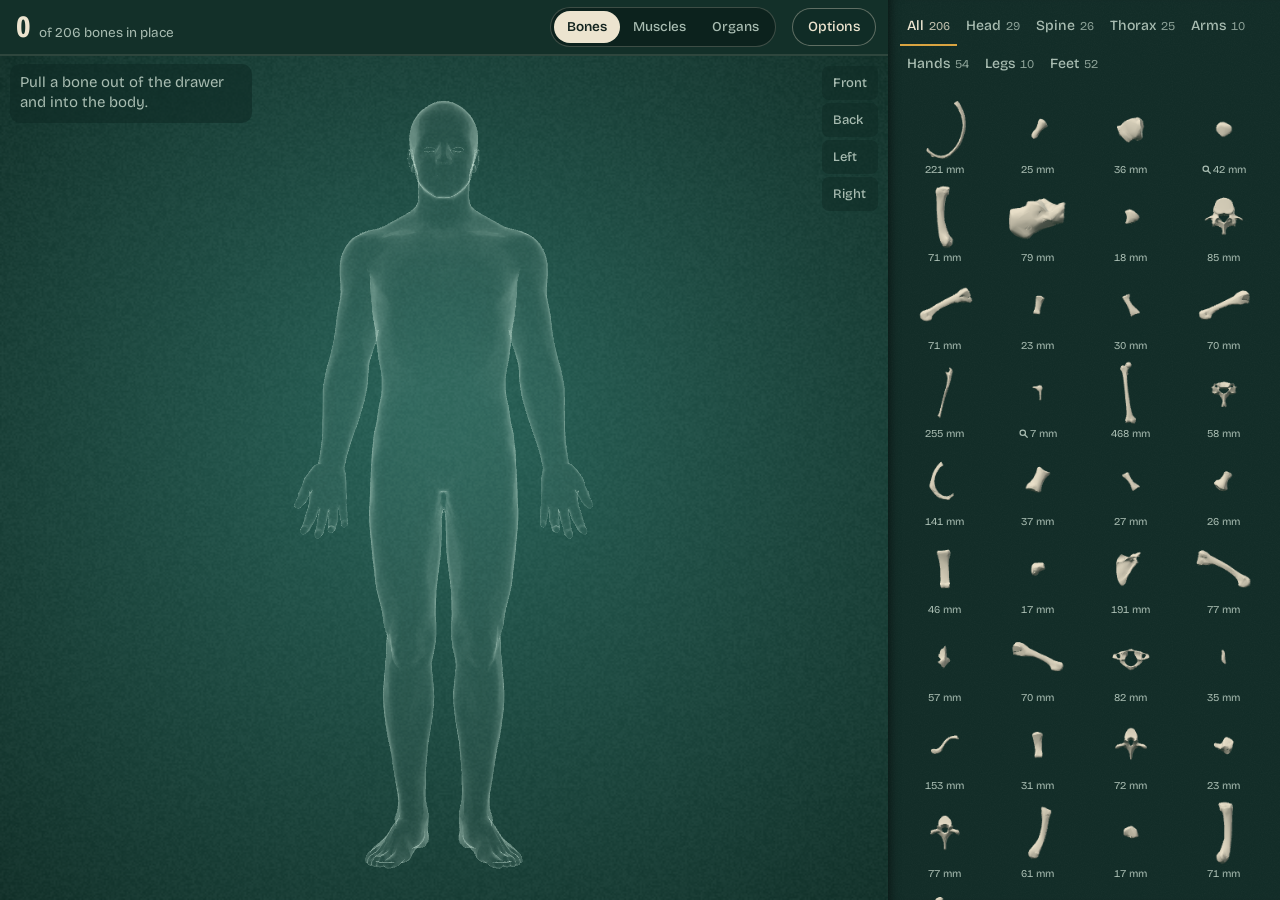
==== commit 70142c98: "Update 206 Bones: add Organs mode" ====
--- a/bones/index.html
+++ b/bones/index.html
@@ -7,8 +7,8 @@
   <meta name="description" content="Rebuild a human skeleton: drag each of the 206 bones to its place in the body.">
   <link rel="icon" href="data:image/svg+xml,%3Csvg xmlns='http://www.w3.org/2000/svg' viewBox='0 0 32 32'%3E%3Crect width='32' height='32' rx='7' fill='%23133029'/%3E%3Cpath d='M9 9a3 3 0 0 1 5 1l8 8a3 3 0 1 1 1 5 3 3 0 1 1-5-1l-8-8a3 3 0 1 1-1-5z' fill='%23ece4cf'/%3E%3C/svg%3E">
   <link href="https://fonts.googleapis.com/css2?family=Bricolage+Grotesque:opsz,wdth,wght@12..96,75..100,400..700&amp;family=EB+Garamond:ital,wght@1,500&amp;display=swap" rel="stylesheet">
-  <script type="module" crossorigin src="./assets/app-Bdpe30TR.js"></script>
-  <link rel="stylesheet" crossorigin href="./assets/index-B-e9F6PN.css">
+  <script type="module" crossorigin src="./assets/app-JTgwGT6O.js"></script>
+  <link rel="stylesheet" crossorigin href="./assets/index-BPaPl-f2.css">
 </head>
 <body>
   <div class="app" id="app">
@@ -20,6 +20,7 @@
       <div class="game-switch" id="game-switch" role="radiogroup" aria-label="What to build">
         <button type="button" role="radio" aria-checked="true" data-game="bones">Bones</button>
         <button type="button" role="radio" aria-checked="false" tabindex="-1" data-game="muscles">Muscles</button>
+        <button type="button" role="radio" aria-checked="false" tabindex="-1" data-game="organs">Organs</button>
       </div>
       <button class="btn" id="open-options" type="button">Options</button>
       <div class="progress" id="progress" role="progressbar" aria-label="Bones in place" aria-valuemin="0" aria-valuemax="206" aria-valuenow="0"><i id="progress-fill"></i></div>
@@ -136,6 +137,17 @@
       </section>
 
       <section>
+        <h3>Organs</h3>
+        <ul class="howto">
+          <li>Switch to Organs at the top to fill the body. The skeleton turns see-through, so you can work inside the ribcage and the pelvis. The brain comes by lobes, the lungs by lobes, the heart by chambers and the gut by its parts, along with the glands, the kidneys and bladder, and the great vessels.</li>
+          <li>Each organ has one to three connections: where it joins the next part (the stomach meets the duodenum at the pylorus), a valve, or the hilum where its vessels enter. Each has a handle in its own colour. Drag a handle to where it joins; when it is there the place is named, and when you let go it stays joined.</li>
+          <li>A connection carried close to its spot on screen drops to that spot's depth, so you can join it from any angle. Once every connection is made, the organ settles into place.</li>
+          <li>The panel lists each connection in its colour. On Relaxed, the spots for the organ in hand glow in the same colours, wherever they are in the body. Show me where marks them on any setting.</li>
+          <li>Reproductive organs are not included.</li>
+        </ul>
+      </section>
+
+      <section>
         <h3>Saving</h3>
         <p class="quiet" id="save-note"></p>
       </section>
@@ -158,6 +170,8 @@
         <p class="quiet">Each bone's description is a short summary written for this app from its article on the English Wikipedia, which the link under it opens.</p>
         <h3>About the muscle models</h3>
         <p class="quiet">Muscle shapes come from <a href="https://dbarchive.biosciencedbc.jp/en/bodyparts3d/download.html" target="_blank" rel="noopener noreferrer">BodyParts3D</a> (CC Attribution 4.0) and, for the muscles BodyParts3D does not model (masseter, temporalis, the pterygoids, latissimus dorsi, rectus abdominis, internal oblique, transversus abdominis, quadratus lumborum, multifidus, extensor digitorum brevis and the dorsal interossei of the foot), from <a href="https://github.com/Z-Anatomy/the-blend" target="_blank" rel="noopener noreferrer">Z-Anatomy, the libre 3D atlas of anatomy</a> by Gauthier Kervyn, fitted onto this skeleton. The muscle models as adapted here are licensed under <a href="https://creativecommons.org/licenses/by-sa/4.0/" target="_blank" rel="noopener noreferrer">CC Attribution-ShareAlike 4.0</a>. Where each muscle attaches was found from where it touches its bones, checked against standard anatomy. Each muscle's description was written for this app; the link under it opens its article on the English Wikipedia.</p>
+        <h3>About the organ models</h3>
+        <p class="quiet">Organ shapes come from <a href="https://dbarchive.biosciencedbc.jp/en/bodyparts3d/download.html" target="_blank" rel="noopener noreferrer">BodyParts3D</a> (CC Attribution 4.0) and, for what BodyParts3D does not model (the lobes of the lungs, the chambers of the heart, the lobes of the cerebrum, the parotid and thyroid glands), from <a href="https://github.com/Z-Anatomy/the-blend" target="_blank" rel="noopener noreferrer">Z-Anatomy, the libre 3D atlas of anatomy</a> by Gauthier Kervyn, fitted onto this skeleton. The cecum and the sigmoid colon were cut from BodyParts3D's ascending and descending colon. The organ models as adapted here are licensed under <a href="https://creativecommons.org/licenses/by-sa/4.0/" target="_blank" rel="noopener noreferrer">CC Attribution-ShareAlike 4.0</a>. Where each connection goes was found from where the organ meets its neighbour, checked against standard anatomy. Each organ's description was written for this app; the link under it opens its article on the English Wikipedia.</p>
       </section>
     </div>
   </dialog>
--- a/bones/assets/index-BPaPl-f2.css
+++ b/bones/assets/index-BPaPl-f2.css
@@ -0,0 +1 @@
+:root{--baize:#2a6258;--baize-deep:#133029;--drawer:#0f2a25;--ivory:#ece4cf;--chalk:#a8bcb1;--brass:#d9a441;--fit:#9be7b4;--display:"Bricolage Grotesque", "Avenir Next Condensed", "Segoe UI", "Helvetica Neue", Arial, sans-serif;--latin:"EB Garamond", "Iowan Old Style", "Palatino Linotype", Georgia, serif;--cell:68px;--lightningcss-light: ;--lightningcss-dark:initial;color-scheme:dark}*,:before,:after{box-sizing:border-box}html,body{height:100%;margin:0}body{background:var(--baize-deep);color:var(--ivory);font:400 15px/1.4 var(--display);overscroll-behavior:none;-webkit-user-select:none;user-select:none;-webkit-tap-highlight-color:transparent;-webkit-text-size-adjust:100%;overflow:hidden}[hidden]{display:none!important}button{font:inherit;color:inherit}:focus-visible{outline:2px solid var(--brass);outline-offset:2px}.app{grid-template:"bar""stage"minmax(0,1fr)"drawer"/minmax(0,1fr);height:100%;display:grid}.bar{background:var(--baize-deep);grid-area:bar;justify-content:space-between;align-items:center;gap:16px;padding:7px 12px 9px 16px;display:flex;position:relative}.tally{align-items:baseline;gap:8px;min-width:0;margin:0;display:flex}.tally-count{font:700 31px/1 var(--display);font-variant-numeric:tabular-nums;font-stretch:78%}.tally-rest{color:var(--chalk);white-space:nowrap;font-size:13.5px}.progress{background:#ece4cf1f;height:2px;position:absolute;bottom:0;left:0;right:0}.progress i{background:var(--brass);transform-origin:0;height:100%;transition:transform .4s;display:block;transform:scaleX(0)}.btn{min-height:38px;font:500 14px/1.1 var(--display);cursor:pointer;touch-action:manipulation;background:#0f2a2599;border:1px solid #ece4cf5c;border-radius:999px;padding:8px 15px}.btn:hover{border-color:var(--ivory)}.btn-solid{background:var(--brass);border-color:var(--brass);color:#1d1604;font-weight:600}.btn-solid:hover{border-color:var(--ivory)}.stage{grid-area:stage;min-width:0;min-height:0;position:relative;overflow:hidden}#view{touch-action:none;cursor:grab;width:100%;height:100%;display:block;position:absolute;top:0;bottom:0;left:0;right:0}#view.is-turning{cursor:grabbing}#view.is-slide-ready,#view.is-sliding{cursor:move}#view:focus-visible{outline-offset:-3px}.views{gap:3px;display:grid;position:absolute;top:10px;right:10px}.views button{min-width:54px;min-height:34px;color:var(--chalk);font:500 13px/1 var(--display);text-align:left;cursor:pointer;touch-action:manipulation;background:#0f2a2580;border:0;border-radius:7px;padding:0 11px}.views button:hover{color:var(--ivory);background:#0f2a25e6}.inspector{pointer-events:none;grid-template:"label."minmax(0,auto)". ."minmax(0,1fr)"lens actions"/minmax(0,36%) minmax(0,1fr);padding:12px 12px 14px 16px;display:grid;position:absolute;top:0;bottom:0;left:0;right:0}.label{overscroll-behavior:contain;scrollbar-width:thin;background:#0f2a2594;border-radius:10px;grid-area:label;justify-self:start;max-height:100%;margin:-8px 0 0 -10px;padding:8px 12px 10px 10px;overflow-y:auto}.inspector.is-reading .label{z-index:1;background:#0f2a25d6;grid-area:1/1/-1/-1;align-self:start}.inspector.is-reading :-webkit-any(.bone-note,.bone-tip){max-width:36ch}.inspector.is-reading :is(.bone-note,.bone-tip){max-width:36ch}.bone-name{font:600 18px/1.12 var(--display);text-wrap:balance;margin:0;font-stretch:84%}.bone-latin{font:italic 500 15.5px/1.15 var(--latin);color:#ece4cfe0;margin:3px 0 0}.bone-len{color:var(--chalk);font-variant-numeric:tabular-nums;margin:4px 0 0;font-size:12.5px}.bone-note,.bone-tip{max-width:25ch;color:var(--chalk);margin:6px 0 0;font-size:12.5px;line-height:1.3}.about{pointer-events:auto;max-width:34ch;margin:7px 0 0;font-size:13px}.about summary{cursor:pointer;border-radius:6px;align-items:center;gap:7px;width:max-content;min-height:30px;margin:0 -4px;padding:0 4px;font-size:12.5px;list-style:none;display:flex}.about summary::-webkit-details-marker{display:none}.about summary:before{content:"";border-style:solid;border-width:4.5px 0 4.5px 6.5px;border-color:transparent transparent transparent var(--brass);transition:transform .15s}.about[open] summary:before{transform:rotate(90deg)}.about summary:hover{background:#ece4cf14}.about-text{color:#ece4cff0;text-wrap:pretty;margin:1px 0 0;line-height:1.42}.about-link{color:var(--brass);text-underline-offset:3px;margin-top:5px;padding:3px 0;font-size:12.5px;text-decoration:underline;text-decoration-thickness:1px;display:inline-block}.about-link:hover{color:#f0c46a}.lens{aspect-ratio:1;background:radial-gradient(circle at 50% 38%, #1f4d45, var(--drawer) 74%);width:clamp(112px,31vmin,212px);box-shadow:0 0 0 1.5px var(--brass), 0 8px 22px #04100e99;pointer-events:auto;touch-action:none;cursor:grab;border-radius:50%;grid-area:lens;align-self:end;position:relative}.lens:active{cursor:grabbing}.lens canvas{pointer-events:none;width:76%;height:76%;position:absolute;top:12%;bottom:12%;left:12%;right:12%}.rim{width:100%;height:100%;color:var(--brass);pointer-events:none;position:absolute;top:0;bottom:0;left:0;right:0}.actions{pointer-events:auto;grid-area:actions;place-self:end;justify-items:end;gap:8px;display:grid}.coach{box-sizing:content-box;width:min(34%,22ch);color:var(--chalk);pointer-events:none;background:#0f2a2594;border-radius:10px;margin:-8px 0 0 -10px;padding:8px 12px 10px 10px;font-size:14px;line-height:1.35;position:absolute;top:12px;left:16px}.beacon,.locator,.set-label,.site-label{pointer-events:none;position:absolute;top:0;left:0}.beacon:before{content:"";width:var(--size,56px);height:var(--size,56px);margin:calc(var(--size,56px) / -2) 0 0 calc(var(--size,56px) / -2);border:2px solid var(--fit);border-radius:50%;animation:1.1s ease-out infinite beacon;position:absolute}@keyframes beacon{0%{opacity:1;transform:scale(.5)}to{opacity:0;transform:scale(1.2)}}.locator:before{content:"";border:1.5px solid var(--brass);border-radius:50%;width:44px;height:44px;margin:-22px 0 0 -22px;position:absolute}.set-label{color:var(--fit);font:500 13px/1.2 var(--display);white-space:nowrap;background:#0f2a25db;border-radius:6px;padding:4px 9px;transition:opacity .25s}.set-label.is-leaving{opacity:0}.done{text-align:center;background:#0f2a25eb;border-radius:14px;width:min(340px,100% - 32px);padding:18px 20px 20px;position:absolute;bottom:18px;left:50%;transform:translate(-50%);box-shadow:0 0 0 1px #d9a44199,0 16px 40px #00000080}.done h2{font:700 22px/1.15 var(--display);text-wrap:balance;margin:0;font-stretch:84%}.done p{color:var(--chalk);font-variant-numeric:tabular-nums;margin:6px 0 14px;font-size:14px}.loading{background:var(--baize-deep);text-align:center;place-content:center;justify-items:center;gap:14px;padding:24px;display:grid;position:absolute;top:0;bottom:0;left:0;right:0}.loading p{max-width:34ch;color:var(--chalk);text-wrap:balance;margin:0}.loading-track{background:#ece4cf24;width:160px;height:2px}.loading-track i{background:var(--brass);transform-origin:0;height:100%;display:block;transform:scaleX(0)}.loading.is-error .loading-track{display:none}.loading.is-error p{color:var(--ivory)}.drawer{background-color:var(--drawer);background-image:url("data:image/svg+xml,%3Csvg xmlns='http://www.w3.org/2000/svg' width='140' height='140'%3E%3Cfilter id='n'%3E%3CfeTurbulence type='fractalNoise' baseFrequency='.9' numOctaves='2' stitchTiles='stitch'/%3E%3CfeColorMatrix values='0 0 0 0 1 0 0 0 0 1 0 0 0 0 1 0 0 0 .55 0'/%3E%3C/filter%3E%3Crect width='140' height='140' filter='url(%23n)' opacity='.06'/%3E%3C/svg%3E");grid-area:drawer;grid-template-rows:auto minmax(0,1fr);min-width:0;min-height:0;display:grid;position:relative;box-shadow:inset 0 10px 12px -10px #000000b3}.chips{scrollbar-width:none;gap:2px;padding:6px 10px 0;display:flex;overflow-x:auto}.chips::-webkit-scrollbar{display:none}.chip{min-height:36px;color:var(--chalk);font:500 14px/1 var(--display);cursor:pointer;touch-action:manipulation;background:0 0;border:0;border-bottom:2px solid #0000;flex:none;align-items:baseline;gap:5px;padding:9px 7px 7px;display:inline-flex}.chip b{font-variant-numeric:tabular-nums;opacity:.8;font-size:12px;font-weight:400}.chip:hover{color:var(--ivory)}.chip[aria-pressed=true]{color:var(--ivory);border-bottom-color:var(--brass)}.cells{grid-auto-flow:column;grid-template-rows:repeat(2, var(--cell));grid-auto-columns:var(--cell);overscroll-behavior:contain;touch-action:pan-x;scrollbar-width:thin;scrollbar-color:#ece4cf40 transparent;gap:6px 4px;padding:8px 12px 12px;display:grid;overflow:auto hidden}.cell{width:var(--cell);height:var(--cell);cursor:grab;touch-action:inherit;-webkit-touch-callout:none;background:0 0;border:0;border-radius:50%;padding:0;position:relative}.cell canvas{pointer-events:none;width:calc(100% - 14px);height:calc(100% - 14px);position:absolute;top:0;left:7px}.cell-len{font:400 10.5px/1 var(--display);font-variant-numeric:tabular-nums;color:var(--chalk);text-align:center;pointer-events:none;position:absolute;bottom:1px;left:0;right:0}.cell-zoom{fill:none;stroke:currentColor;stroke-width:1.6px;stroke-linecap:round;width:9px;height:9px;margin:0 2px -1px 0}.cell canvas{transition:transform .12s}.cell:hover canvas{filter:brightness(1.12)}.cell.is-lifted canvas{filter:brightness(1.15);transform:scale(1.22)}.cell.is-selected{box-shadow:inset 0 0 0 1.5px var(--brass)}.cell.is-out canvas{opacity:.16}.cell.is-out .cell-len{opacity:.5}.drawer-empty{color:var(--chalk);grid-area:2/1;align-self:start;margin:0;padding:12px 16px;font-size:13.5px}.ghost{z-index:30;pointer-events:none;filter:drop-shadow(0 8px 10px #00000080);width:88px;height:88px;position:fixed;top:0;left:0}.sheet{background:var(--drawer);width:min(470px,100% - 24px);max-height:min(88%,760px);color:var(--ivory);-webkit-user-select:text;user-select:text;border:0;border-radius:14px;padding:0;box-shadow:0 0 0 1px #ece4cf24,0 24px 60px #0009}.sheet::backdrop{background:#061210a8}.sheet-body{gap:22px;padding:18px 20px 24px;display:grid}.sheet-head{justify-content:space-between;align-items:center;gap:12px;display:flex}.sheet h2{font:700 24px/1.1 var(--display);margin:0;font-stretch:82%}.sheet h3{font:600 15px/1.2 var(--display);margin:0 0 9px}.sheet section>.btn{margin-top:2px}.modes{gap:2px;display:grid}.mode,.toggle{cursor:pointer;border-radius:9px;grid-template-columns:auto minmax(0,1fr);align-items:start;gap:11px;margin:0 -10px;padding:8px 10px;display:grid}.mode:hover,.toggle:hover{background:#ece4cf0f}.mode input,.toggle input{width:18px;height:18px;accent-color:var(--brass);margin:2px 0 0}.mode strong,.toggle strong{font-weight:600;display:block}.mode small,.toggle small{color:var(--chalk);margin-top:2px;font-size:13px;line-height:1.35;display:block}.howto{color:var(--chalk);gap:7px;margin:0;padding:0 0 0 18px;font-size:13.5px;line-height:1.4;display:grid}.quiet{max-width:62ch;color:var(--chalk);margin:0 0 10px;font-size:13.5px;line-height:1.45}.quiet a{color:var(--ivory)}.quiet.is-warning{color:var(--brass)}.confirm{flex-wrap:wrap;gap:8px;display:flex}@media (min-aspect-ratio:5/4) and (min-width:620px){:root{--cell:80px}.app{grid-template:"bar drawer""stage drawer"minmax(0,1fr)/minmax(0,1fr) clamp(272px,31vw,392px)}.drawer{box-shadow:inset 10px 0 12px -10px #000000b3}.chips{flex-wrap:wrap;padding:10px 12px 2px;overflow:visible}.cells{grid-template-rows:none;grid-auto-flow:row;grid-template-columns:repeat(auto-fill, minmax(var(--cell), 1fr));grid-auto-rows:var(--cell);touch-action:pan-y;align-content:start;justify-items:center;gap:8px 4px;padding:10px 12px 18px;overflow:hidden auto}.inspector{padding:16px 16px 18px 20px}.bone-name{font-size:24px}.bone-latin{font-size:19px}.bone-len,.bone-note,.bone-tip{font-size:13.5px}.about{max-width:36ch;font-size:14px}.about summary,.about-link{font-size:13.5px}.coach{font-size:15px;top:16px;left:20px}}@media (min-aspect-ratio:5/4) and (min-width:620px) and (max-height:520px){:root{--cell:72px}.chips{flex-wrap:nowrap;overflow-x:auto}}@media (max-height:600px) and (max-aspect-ratio:5/4){.cells{grid-template-rows:var(--cell)}}@media (prefers-reduced-motion:reduce){.beacon:before{animation:none}.progress i,.set-label,.cell canvas,.about summary:before{transition:none}}.game-switch{background:#0818158c;border:1px solid #ece4cf38;border-radius:999px;margin-left:auto;padding:3px;display:flex}.game-switch button{min-height:32px;color:var(--chalk);font:500 13.5px/1.1 var(--display);cursor:pointer;touch-action:manipulation;background:0 0;border:0;border-radius:999px;padding:6px 13px}.game-switch button:hover{color:var(--ivory)}.game-switch button[aria-checked=true]{background:var(--ivory);color:#13241f;font-weight:600}.ends{color:#ece4cfe6;max-width:36ch;margin:7px 0 0;padding:0;font-size:12.5px;line-height:1.3;list-style:none}.ends li{margin-top:4px;padding-left:15px;position:relative}.ends li:before{content:"";border:1.5px solid var(--origin,#e0644f);border-radius:50%;width:7px;height:7px;position:absolute;top:.38em;left:1px}.ends li[data-role=insertion]:before{border-color:#4f8fd1}.ends li[data-role=connection]:before{border-color:#2fae9b}.ends li[data-role=connection][data-index="1"]:before{border-color:#e39a2d}.ends li[data-role=connection][data-index="2"]:before{border-color:#9d7ee3}.ends li.is-on:before{border-color:var(--fit);color:var(--fit);background:currentColor}.ends[hidden]{display:none}.ends li.is-held{color:var(--brass)}.ends li.is-held:before{box-shadow:0 0 0 2px var(--brass)}.ends li.is-on{color:var(--chalk)}.ends b{font-weight:600}@media (max-width:520px){.tally-noun{display:none}.bar{gap:10px}.game-switch button{padding:6px 8px;font-size:13px}.ends{flex-wrap:wrap;gap:7px;margin-top:9px;display:flex}.ends[hidden]{display:none}.ends li{width:11px;height:11px;margin:0;padding:0}.ends li:before{width:8px;height:8px;top:0;left:0}.ends b,.ends .end-label{clip-path:inset(50%);white-space:nowrap;width:1px;height:1px;position:absolute;overflow:hidden}}@media (max-width:380px){.tally-rest{display:none}}.site-label{width:max-content;max-width:min(30ch,70vw);color:var(--ivory);font:500 13px/1.25 var(--display);text-align:center;text-wrap:balance;background:#0f2a25e6;border-radius:7px;padding:5px 10px;transition:opacity .25s}.site-label.is-attached{color:var(--fit)}.site-label.is-attached:before{content:"✓ "}.site-label.is-leaving{opacity:0}.about-heads{margin:8px 0 2px}.about-heads-title{font:600 12px/1.2 var(--display);color:var(--chalk);margin:0 0 3px}.about-heads ul{margin:0;padding:0;list-style:none}.about-heads li{color:#ece4cfdb;border-left:2px solid #0000;margin:0 0 4px;padding-left:9px;line-height:1.35}.about-heads li b{color:var(--ivory);font-weight:600}.about-heads li.is-held{border-left-color:var(--brass)}.about-heads li.is-held b{color:var(--brass)}.ends li.is-head:not(.is-held){color:#ece4cff2}.ends .end-label{font-weight:400}
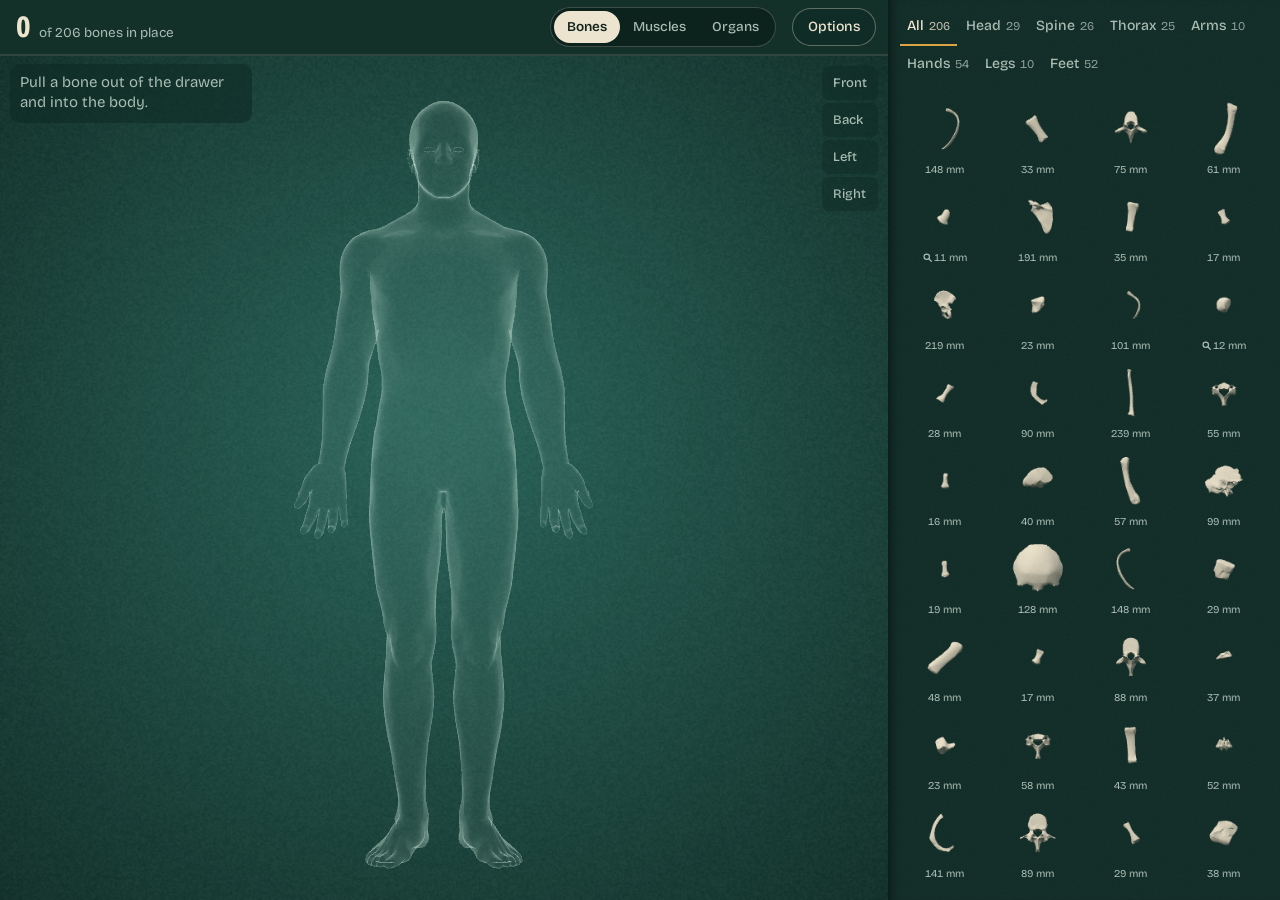
==== commit a5564e24: "Update 206 Bones: organs finish joining by themselves - An organ's connection that comes to rest on " ====
--- a/bones/index.html
+++ b/bones/index.html
@@ -7,7 +7,7 @@
   <meta name="description" content="Rebuild a human skeleton: drag each of the 206 bones to its place in the body.">
   <link rel="icon" href="data:image/svg+xml,%3Csvg xmlns='http://www.w3.org/2000/svg' viewBox='0 0 32 32'%3E%3Crect width='32' height='32' rx='7' fill='%23133029'/%3E%3Cpath d='M9 9a3 3 0 0 1 5 1l8 8a3 3 0 1 1 1 5 3 3 0 1 1-5-1l-8-8a3 3 0 1 1-1-5z' fill='%23ece4cf'/%3E%3C/svg%3E">
   <link href="https://fonts.googleapis.com/css2?family=Bricolage+Grotesque:opsz,wdth,wght@12..96,75..100,400..700&amp;family=EB+Garamond:ital,wght@1,500&amp;display=swap" rel="stylesheet">
-  <script type="module" crossorigin src="./assets/app-JTgwGT6O.js"></script>
+  <script type="module" crossorigin src="./assets/app-Cjsh3foS.js"></script>
   <link rel="stylesheet" crossorigin href="./assets/index-BPaPl-f2.css">
 </head>
 <body>
@@ -141,7 +141,8 @@
         <ul class="howto">
           <li>Switch to Organs at the top to fill the body. The skeleton turns see-through, so you can work inside the ribcage and the pelvis. The brain comes by lobes, the lungs by lobes, the heart by chambers and the gut by its parts, along with the glands, the kidneys and bladder, and the great vessels.</li>
           <li>Each organ has one to three connections: where it joins the next part (the stomach meets the duodenum at the pylorus), a valve, or the hilum where its vessels enter. Each has a handle in its own colour. Drag a handle to where it joins; when it is there the place is named, and when you let go it stays joined.</li>
-          <li>A connection carried close to its spot on screen drops to that spot's depth, so you can join it from any angle. Once every connection is made, the organ settles into place.</li>
+          <li>A connection carried close to its spot on screen drops to that spot's depth, so you can join it from any angle.</li>
+          <li>Organs keep their shape, so once one connection is made the organ hangs where it belongs, and each of its other connections that comes to rest on its spot joins by itself. With every connection made, the organ settles into place. One left off its spot (on Expert, say) still has its handle: drag it there.</li>
           <li>The panel lists each connection in its colour. On Relaxed, the spots for the organ in hand glow in the same colours, wherever they are in the body. Show me where marks them on any setting.</li>
           <li>Reproductive organs are not included.</li>
         </ul>
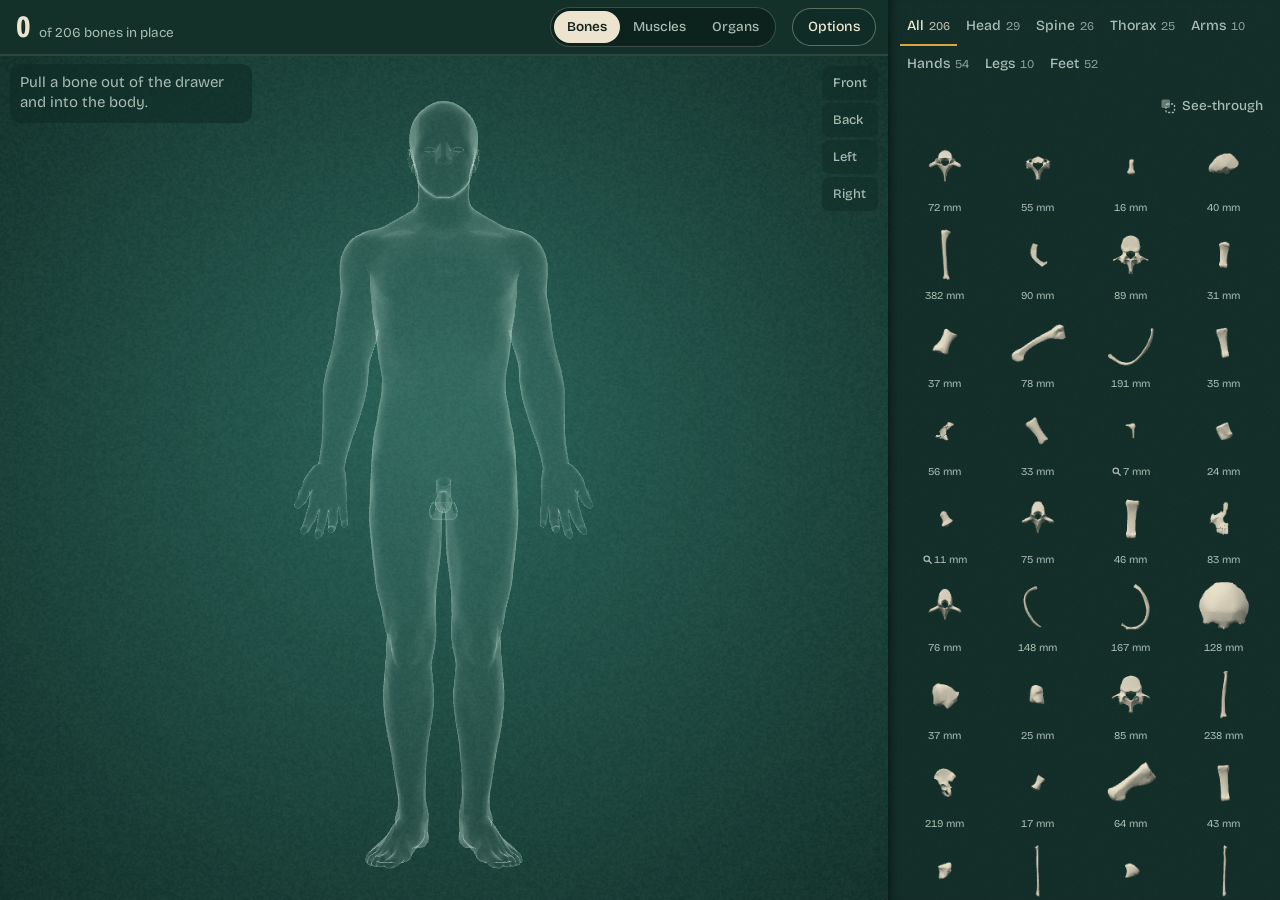
==== commit b7a213bf: "Update 206 Bones: male and female bodies, see-through - Options, Body switches every mode between a " ====
--- a/bones/index.html
+++ b/bones/index.html
@@ -7,8 +7,8 @@
   <meta name="description" content="Rebuild a human skeleton: drag each of the 206 bones to its place in the body.">
   <link rel="icon" href="data:image/svg+xml,%3Csvg xmlns='http://www.w3.org/2000/svg' viewBox='0 0 32 32'%3E%3Crect width='32' height='32' rx='7' fill='%23133029'/%3E%3Cpath d='M9 9a3 3 0 0 1 5 1l8 8a3 3 0 1 1 1 5 3 3 0 1 1-5-1l-8-8a3 3 0 1 1-1-5z' fill='%23ece4cf'/%3E%3C/svg%3E">
   <link href="https://fonts.googleapis.com/css2?family=Bricolage+Grotesque:opsz,wdth,wght@12..96,75..100,400..700&amp;family=EB+Garamond:ital,wght@1,500&amp;display=swap" rel="stylesheet">
-  <script type="module" crossorigin src="./assets/app-Cjsh3foS.js"></script>
-  <link rel="stylesheet" crossorigin href="./assets/index-BPaPl-f2.css">
+  <script type="module" crossorigin src="./assets/app-DaJzKejS.js"></script>
+  <link rel="stylesheet" crossorigin href="./assets/index-BZ4H0Yf4.css">
 </head>
 <body>
   <div class="app" id="app">
@@ -63,6 +63,7 @@
         <div class="actions">
           <button class="btn" id="hint" type="button">Show me where</button>
           <button class="btn" id="back" type="button">Put it back</button>
+          <button class="btn btn-see" id="clear-item" type="button" aria-pressed="false" hidden>See-through</button>
         </div>
       </section>
 
@@ -85,7 +86,10 @@
     </main>
 
     <aside class="drawer" id="drawer" aria-label="Drawer of bones">
-      <div class="chips" id="chips" role="group" aria-label="Show bones from"></div>
+      <div class="drawer-head">
+        <div class="chips" id="chips" role="group" aria-label="Show bones from"></div>
+        <div class="see" id="see" role="group" aria-label="See-through"></div>
+      </div>
       <div class="cells" id="cells"></div>
       <p class="drawer-empty" id="drawer-empty" hidden></p>
     </aside>
@@ -97,6 +101,11 @@
         <h2 id="options-title">Options</h2>
         <button class="btn" id="close-options" type="button">Done</button>
       </header>
+
+      <section>
+        <h3>Body</h3>
+        <div class="modes" id="sexes" role="radiogroup" aria-label="Body"></div>
+      </section>
 
       <section>
         <h3>How close a bone has to be</h3>
@@ -139,12 +148,29 @@
       <section>
         <h3>Organs</h3>
         <ul class="howto">
-          <li>Switch to Organs at the top to fill the body. The skeleton turns see-through, so you can work inside the ribcage and the pelvis. The brain comes by lobes, the lungs by lobes, the heart by chambers and the gut by its parts, along with the glands, the kidneys and bladder, and the great vessels.</li>
+          <li>Switch to Organs at the top to fill the body. The skeleton turns see-through, so you can work inside the ribcage and the pelvis. The brain comes by lobes, the lungs by lobes, the heart by chambers and the gut by its parts, along with the glands, the kidneys and bladder, the great vessels and the reproductive organs of the body chosen under Body.</li>
           <li>Each organ has one to three connections: where it joins the next part (the stomach meets the duodenum at the pylorus), a valve, or the hilum where its vessels enter. Each has a handle in its own colour. Drag a handle to where it joins; when it is there the place is named, and when you let go it stays joined.</li>
           <li>A connection carried close to its spot on screen drops to that spot's depth, so you can join it from any angle.</li>
           <li>Organs keep their shape, so once one connection is made the organ hangs where it belongs, and each of its other connections that comes to rest on its spot joins by itself. With every connection made, the organ settles into place. One left off its spot (on Expert, say) still has its handle: drag it there.</li>
           <li>The panel lists each connection in its colour. On Relaxed, the spots for the organ in hand glow in the same colours, wherever they are in the body. Show me where marks them on any setting.</li>
-          <li>Reproductive organs are not included.</li>
+        </ul>
+      </section>
+
+      <section>
+        <h3>Seeing through</h3>
+        <ul class="howto">
+          <li>See-through, next to the drawer's tabs, makes everything from the tab showing see-through once it is in place, so you can see what is behind and inside. On All it does the whole mode. Press it again to make them solid.</li>
+          <li>To do one at a time, tap something in place and press See-through in its panel.</li>
+          <li>In Muscles and Organs, Bones does the same for the skeleton.</li>
+          <li>A tap on something see-through picks whatever is behind it.</li>
+        </ul>
+      </section>
+
+      <section>
+        <h3>The two bodies</h3>
+        <ul class="howto">
+          <li>Under Body, Female gives every mode a woman's hip bones, sacrum and coccyx fitted to the same skeleton, the muscles on them, her outline, and her bladder and reproductive organs. What is in place stays in place when you switch.</li>
+          <li>The skeleton is a man's; only the pelvis changes. The vagina and vulva are not modelled.</li>
         </ul>
       </section>
 
@@ -167,12 +193,14 @@
         <h3>About the models</h3>
         <p class="quiet">Bone and body shapes: <a href="https://dbarchive.biosciencedbc.jp/en/bodyparts3d/download.html" target="_blank" rel="noopener noreferrer">BodyParts3D</a>, © The Database Center for Life Science, licensed under CC Attribution 4.0 International. The meshes were simplified for the web, the coccyx was separated from the sacrum, teeth are attached to their jaws, and the body surface was smoothed into a neutral figure and eased outward by up to 4 mm where a bone would otherwise touch it. Bones are life-size relative to the body. Drawer pictures are to scale within each region.</p>
         <p class="quiet">The six ear ossicles are not part of that dataset. The ones here are simplified stand-ins modelled for this app.</p>
+        <h3>About the female body</h3>
+        <p class="quiet">The woman's hip bones, sacrum and coccyx, the hips and breasts of her outline, and her uterus, uterine tubes, ovaries, bladder and mammary glands come from the <a href="https://humanatlas.io/3d-reference-library" target="_blank" rel="noopener noreferrer">Human Reference Atlas 3D Reference Object Library</a> (HuBMAP), licensed under CC Attribution 4.0 International, made from the Visible Human Project female dataset of the U.S. National Library of Medicine. Her pelvis was fitted to this skeleton's hip joints and lowest vertebra, keeping its shape, and scaled with them; her organs keep their place in it. The muscles on the pelvis were carried onto hers, and the man's outline was eased over his genitals.</p>
         <h3>About the descriptions</h3>
         <p class="quiet">Each bone's description is a short summary written for this app from its article on the English Wikipedia, which the link under it opens.</p>
         <h3>About the muscle models</h3>
         <p class="quiet">Muscle shapes come from <a href="https://dbarchive.biosciencedbc.jp/en/bodyparts3d/download.html" target="_blank" rel="noopener noreferrer">BodyParts3D</a> (CC Attribution 4.0) and, for the muscles BodyParts3D does not model (masseter, temporalis, the pterygoids, latissimus dorsi, rectus abdominis, internal oblique, transversus abdominis, quadratus lumborum, multifidus, extensor digitorum brevis and the dorsal interossei of the foot), from <a href="https://github.com/Z-Anatomy/the-blend" target="_blank" rel="noopener noreferrer">Z-Anatomy, the libre 3D atlas of anatomy</a> by Gauthier Kervyn, fitted onto this skeleton. The muscle models as adapted here are licensed under <a href="https://creativecommons.org/licenses/by-sa/4.0/" target="_blank" rel="noopener noreferrer">CC Attribution-ShareAlike 4.0</a>. Where each muscle attaches was found from where it touches its bones, checked against standard anatomy. Each muscle's description was written for this app; the link under it opens its article on the English Wikipedia.</p>
         <h3>About the organ models</h3>
-        <p class="quiet">Organ shapes come from <a href="https://dbarchive.biosciencedbc.jp/en/bodyparts3d/download.html" target="_blank" rel="noopener noreferrer">BodyParts3D</a> (CC Attribution 4.0) and, for what BodyParts3D does not model (the lobes of the lungs, the chambers of the heart, the lobes of the cerebrum, the parotid and thyroid glands), from <a href="https://github.com/Z-Anatomy/the-blend" target="_blank" rel="noopener noreferrer">Z-Anatomy, the libre 3D atlas of anatomy</a> by Gauthier Kervyn, fitted onto this skeleton. The cecum and the sigmoid colon were cut from BodyParts3D's ascending and descending colon. The organ models as adapted here are licensed under <a href="https://creativecommons.org/licenses/by-sa/4.0/" target="_blank" rel="noopener noreferrer">CC Attribution-ShareAlike 4.0</a>. Where each connection goes was found from where the organ meets its neighbour, checked against standard anatomy. Each organ's description was written for this app; the link under it opens its article on the English Wikipedia.</p>
+        <p class="quiet">Organ shapes come from <a href="https://dbarchive.biosciencedbc.jp/en/bodyparts3d/download.html" target="_blank" rel="noopener noreferrer">BodyParts3D</a> (CC Attribution 4.0) and, for what BodyParts3D does not model (the lobes of the lungs, the chambers of the heart, the lobes of the cerebrum, the parotid and thyroid glands), from <a href="https://github.com/Z-Anatomy/the-blend" target="_blank" rel="noopener noreferrer">Z-Anatomy, the libre 3D atlas of anatomy</a> by Gauthier Kervyn, fitted onto this skeleton, as is the ductus deferens. The woman's organs are from the Human Reference Atlas, as above. The cecum and the sigmoid colon were cut from BodyParts3D's ascending and descending colon. The organ models as adapted here are licensed under <a href="https://creativecommons.org/licenses/by-sa/4.0/" target="_blank" rel="noopener noreferrer">CC Attribution-ShareAlike 4.0</a>. Where each connection goes was found from where the organ meets its neighbour, checked against standard anatomy. Each organ's description was written for this app; the link under it opens its article on the English Wikipedia.</p>
       </section>
     </div>
   </dialog>
--- a/bones/assets/index-BZ4H0Yf4.css
+++ b/bones/assets/index-BZ4H0Yf4.css
@@ -0,0 +1 @@
+:root{--baize:#2a6258;--baize-deep:#133029;--drawer:#0f2a25;--ivory:#ece4cf;--chalk:#a8bcb1;--brass:#d9a441;--fit:#9be7b4;--display:"Bricolage Grotesque", "Avenir Next Condensed", "Segoe UI", "Helvetica Neue", Arial, sans-serif;--latin:"EB Garamond", "Iowan Old Style", "Palatino Linotype", Georgia, serif;--cell:68px;--lightningcss-light: ;--lightningcss-dark:initial;color-scheme:dark}*,:before,:after{box-sizing:border-box}html,body{height:100%;margin:0}body{background:var(--baize-deep);color:var(--ivory);font:400 15px/1.4 var(--display);overscroll-behavior:none;-webkit-user-select:none;user-select:none;-webkit-tap-highlight-color:transparent;-webkit-text-size-adjust:100%;overflow:hidden}[hidden]{display:none!important}button{font:inherit;color:inherit}:focus-visible{outline:2px solid var(--brass);outline-offset:2px}.app{grid-template:"bar""stage"minmax(0,1fr)"drawer"/minmax(0,1fr);height:100%;display:grid}.bar{background:var(--baize-deep);grid-area:bar;justify-content:space-between;align-items:center;gap:16px;padding:7px 12px 9px 16px;display:flex;position:relative}.tally{align-items:baseline;gap:8px;min-width:0;margin:0;display:flex}.tally-count{font:700 31px/1 var(--display);font-variant-numeric:tabular-nums;font-stretch:78%}.tally-rest{color:var(--chalk);white-space:nowrap;font-size:13.5px}.progress{background:#ece4cf1f;height:2px;position:absolute;bottom:0;left:0;right:0}.progress i{background:var(--brass);transform-origin:0;height:100%;transition:transform .4s;display:block;transform:scaleX(0)}.btn{min-height:38px;font:500 14px/1.1 var(--display);cursor:pointer;touch-action:manipulation;background:#0f2a2599;border:1px solid #ece4cf5c;border-radius:999px;padding:8px 15px}.btn:hover{border-color:var(--ivory)}.btn-solid{background:var(--brass);border-color:var(--brass);color:#1d1604;font-weight:600}.btn-solid:hover{border-color:var(--ivory)}.stage{grid-area:stage;min-width:0;min-height:0;position:relative;overflow:hidden}#view{touch-action:none;cursor:grab;width:100%;height:100%;display:block;position:absolute;top:0;bottom:0;left:0;right:0}#view.is-turning{cursor:grabbing}#view.is-slide-ready,#view.is-sliding{cursor:move}#view:focus-visible{outline-offset:-3px}.views{gap:3px;display:grid;position:absolute;top:10px;right:10px}.views button{min-width:54px;min-height:34px;color:var(--chalk);font:500 13px/1 var(--display);text-align:left;cursor:pointer;touch-action:manipulation;background:#0f2a2580;border:0;border-radius:7px;padding:0 11px}.views button:hover{color:var(--ivory);background:#0f2a25e6}.inspector{pointer-events:none;grid-template:"label."minmax(0,auto)". ."minmax(0,1fr)"lens actions"/minmax(0,36%) minmax(0,1fr);padding:12px 12px 14px 16px;display:grid;position:absolute;top:0;bottom:0;left:0;right:0}.label{overscroll-behavior:contain;scrollbar-width:thin;background:#0f2a2594;border-radius:10px;grid-area:label;justify-self:start;max-height:100%;margin:-8px 0 0 -10px;padding:8px 12px 10px 10px;overflow-y:auto}.inspector.is-reading .label{z-index:1;background:#0f2a25d6;grid-area:1/1/-1/-1;align-self:start}.inspector.is-reading :-webkit-any(.bone-note,.bone-tip){max-width:36ch}.inspector.is-reading :is(.bone-note,.bone-tip){max-width:36ch}.bone-name{font:600 18px/1.12 var(--display);text-wrap:balance;margin:0;font-stretch:84%}.bone-latin{font:italic 500 15.5px/1.15 var(--latin);color:#ece4cfe0;margin:3px 0 0}.bone-len{color:var(--chalk);font-variant-numeric:tabular-nums;margin:4px 0 0;font-size:12.5px}.bone-note,.bone-tip{max-width:25ch;color:var(--chalk);margin:6px 0 0;font-size:12.5px;line-height:1.3}.about{pointer-events:auto;max-width:34ch;margin:7px 0 0;font-size:13px}.about summary{cursor:pointer;border-radius:6px;align-items:center;gap:7px;width:max-content;min-height:30px;margin:0 -4px;padding:0 4px;font-size:12.5px;list-style:none;display:flex}.about summary::-webkit-details-marker{display:none}.about summary:before{content:"";border-style:solid;border-width:4.5px 0 4.5px 6.5px;border-color:transparent transparent transparent var(--brass);transition:transform .15s}.about[open] summary:before{transform:rotate(90deg)}.about summary:hover{background:#ece4cf14}.about-text{color:#ece4cff0;text-wrap:pretty;margin:1px 0 0;line-height:1.42}.about-link{color:var(--brass);text-underline-offset:3px;margin-top:5px;padding:3px 0;font-size:12.5px;text-decoration:underline;text-decoration-thickness:1px;display:inline-block}.about-link:hover{color:#f0c46a}.lens{aspect-ratio:1;background:radial-gradient(circle at 50% 38%, #1f4d45, var(--drawer) 74%);width:clamp(112px,31vmin,212px);box-shadow:0 0 0 1.5px var(--brass), 0 8px 22px #04100e99;pointer-events:auto;touch-action:none;cursor:grab;border-radius:50%;grid-area:lens;align-self:end;position:relative}.lens:active{cursor:grabbing}.lens canvas{pointer-events:none;width:76%;height:76%;position:absolute;top:12%;bottom:12%;left:12%;right:12%}.rim{width:100%;height:100%;color:var(--brass);pointer-events:none;position:absolute;top:0;bottom:0;left:0;right:0}.actions{pointer-events:auto;grid-area:actions;place-self:end;justify-items:end;gap:8px;display:grid}.coach{box-sizing:content-box;width:min(34%,22ch);color:var(--chalk);pointer-events:none;background:#0f2a2594;border-radius:10px;margin:-8px 0 0 -10px;padding:8px 12px 10px 10px;font-size:14px;line-height:1.35;position:absolute;top:12px;left:16px}.beacon,.locator,.set-label,.site-label{pointer-events:none;position:absolute;top:0;left:0}.beacon:before{content:"";width:var(--size,56px);height:var(--size,56px);margin:calc(var(--size,56px) / -2) 0 0 calc(var(--size,56px) / -2);border:2px solid var(--fit);border-radius:50%;animation:1.1s ease-out infinite beacon;position:absolute}@keyframes beacon{0%{opacity:1;transform:scale(.5)}to{opacity:0;transform:scale(1.2)}}.locator:before{content:"";border:1.5px solid var(--brass);border-radius:50%;width:44px;height:44px;margin:-22px 0 0 -22px;position:absolute}.set-label{color:var(--fit);font:500 13px/1.2 var(--display);white-space:nowrap;background:#0f2a25db;border-radius:6px;padding:4px 9px;transition:opacity .25s}.set-label.is-leaving{opacity:0}.done{text-align:center;background:#0f2a25eb;border-radius:14px;width:min(340px,100% - 32px);padding:18px 20px 20px;position:absolute;bottom:18px;left:50%;transform:translate(-50%);box-shadow:0 0 0 1px #d9a44199,0 16px 40px #00000080}.done h2{font:700 22px/1.15 var(--display);text-wrap:balance;margin:0;font-stretch:84%}.done p{color:var(--chalk);font-variant-numeric:tabular-nums;margin:6px 0 14px;font-size:14px}.loading{background:var(--baize-deep);text-align:center;place-content:center;justify-items:center;gap:14px;padding:24px;display:grid;position:absolute;top:0;bottom:0;left:0;right:0}.loading p{max-width:34ch;color:var(--chalk);text-wrap:balance;margin:0}.loading-track{background:#ece4cf24;width:160px;height:2px}.loading-track i{background:var(--brass);transform-origin:0;height:100%;display:block;transform:scaleX(0)}.loading.is-error .loading-track{display:none}.loading.is-error p{color:var(--ivory)}.drawer{background-color:var(--drawer);background-image:url("data:image/svg+xml,%3Csvg xmlns='http://www.w3.org/2000/svg' width='140' height='140'%3E%3Cfilter id='n'%3E%3CfeTurbulence type='fractalNoise' baseFrequency='.9' numOctaves='2' stitchTiles='stitch'/%3E%3CfeColorMatrix values='0 0 0 0 1 0 0 0 0 1 0 0 0 0 1 0 0 0 .55 0'/%3E%3C/filter%3E%3Crect width='140' height='140' filter='url(%23n)' opacity='.06'/%3E%3C/svg%3E");grid-area:drawer;grid-template-rows:auto minmax(0,1fr);min-width:0;min-height:0;display:grid;position:relative;box-shadow:inset 0 10px 12px -10px #000000b3}.drawer-head{align-items:flex-start;min-width:0;display:flex}.chips{scrollbar-width:none;flex:auto;gap:2px;min-width:0;padding:6px 10px 0;display:flex;overflow-x:auto}.chips::-webkit-scrollbar{display:none}.chip{min-height:36px;color:var(--chalk);font:500 14px/1 var(--display);cursor:pointer;touch-action:manipulation;background:0 0;border:0;border-bottom:2px solid #0000;flex:none;align-items:baseline;gap:5px;padding:9px 7px 7px;display:inline-flex}.chip b{font-variant-numeric:tabular-nums;opacity:.8;font-size:12px;font-weight:400}.chip:hover{color:var(--ivory)}.chip[aria-pressed=true]{color:var(--ivory);border-bottom-color:var(--brass)}.see{box-shadow:-10px 0 10px -6px var(--drawer);flex:none;gap:2px;padding:6px 8px 0 4px;display:flex}.see:empty{display:none}.see-btn{min-height:36px;color:var(--chalk);font:500 13.5px/1 var(--display);cursor:pointer;touch-action:manipulation;background:0 0;border:0;border-bottom:2px solid #0000;align-items:center;gap:6px;padding:7px 7px 5px;display:inline-flex}.see-btn:hover{color:var(--ivory)}.see-btn[aria-pressed=true]{color:var(--ivory);border-bottom-color:var(--brass)}.see-icon{fill:none;stroke:currentColor;stroke-width:1.3px;flex:none;width:16px;height:16px}.see-icon .see-back{fill:currentColor;fill-opacity:.55;stroke:none}.see-icon .see-front{stroke-dasharray:2 1.6}.see-btn[aria-pressed=true] .see-icon .see-front{stroke:var(--brass)}.btn-see[aria-pressed=true]{border-color:var(--brass);color:var(--brass)}.cells{grid-auto-flow:column;grid-template-rows:repeat(2, var(--cell));grid-auto-columns:var(--cell);overscroll-behavior:contain;touch-action:pan-x;scrollbar-width:thin;scrollbar-color:#ece4cf40 transparent;gap:6px 4px;padding:8px 12px 12px;display:grid;overflow:auto hidden}.cell{width:var(--cell);height:var(--cell);cursor:grab;touch-action:inherit;-webkit-touch-callout:none;background:0 0;border:0;border-radius:50%;padding:0;position:relative}.cell canvas{pointer-events:none;width:calc(100% - 14px);height:calc(100% - 14px);position:absolute;top:0;left:7px}.cell-len{font:400 10.5px/1 var(--display);font-variant-numeric:tabular-nums;color:var(--chalk);text-align:center;pointer-events:none;position:absolute;bottom:1px;left:0;right:0}.cell-zoom{fill:none;stroke:currentColor;stroke-width:1.6px;stroke-linecap:round;width:9px;height:9px;margin:0 2px -1px 0}.cell canvas{transition:transform .12s}.cell:hover canvas{filter:brightness(1.12)}.cell.is-lifted canvas{filter:brightness(1.15);transform:scale(1.22)}.cell.is-selected{box-shadow:inset 0 0 0 1.5px var(--brass)}.cell.is-out canvas{opacity:.16}.cell.is-out .cell-len{opacity:.5}.drawer-empty{color:var(--chalk);grid-area:2/1;align-self:start;margin:0;padding:12px 16px;font-size:13.5px}.ghost{z-index:30;pointer-events:none;filter:drop-shadow(0 8px 10px #00000080);width:88px;height:88px;position:fixed;top:0;left:0}.sheet{background:var(--drawer);width:min(470px,100% - 24px);max-height:min(88%,760px);color:var(--ivory);-webkit-user-select:text;user-select:text;border:0;border-radius:14px;padding:0;box-shadow:0 0 0 1px #ece4cf24,0 24px 60px #0009}.sheet::backdrop{background:#061210a8}.sheet-body{gap:22px;padding:18px 20px 24px;display:grid}.sheet-head{justify-content:space-between;align-items:center;gap:12px;display:flex}.sheet h2{font:700 24px/1.1 var(--display);margin:0;font-stretch:82%}.sheet h3{font:600 15px/1.2 var(--display);margin:0 0 9px}.sheet section>.btn{margin-top:2px}.modes{gap:2px;display:grid}.mode,.toggle{cursor:pointer;border-radius:9px;grid-template-columns:auto minmax(0,1fr);align-items:start;gap:11px;margin:0 -10px;padding:8px 10px;display:grid}.mode:hover,.toggle:hover{background:#ece4cf0f}.mode input,.toggle input{width:18px;height:18px;accent-color:var(--brass);margin:2px 0 0}.mode strong,.toggle strong{font-weight:600;display:block}.mode small,.toggle small{color:var(--chalk);margin-top:2px;font-size:13px;line-height:1.35;display:block}.howto{color:var(--chalk);gap:7px;margin:0;padding:0 0 0 18px;font-size:13.5px;line-height:1.4;display:grid}.quiet{max-width:62ch;color:var(--chalk);margin:0 0 10px;font-size:13.5px;line-height:1.45}.quiet a{color:var(--ivory)}.quiet.is-warning{color:var(--brass)}.confirm{flex-wrap:wrap;gap:8px;display:flex}@media (min-aspect-ratio:5/4) and (min-width:620px){:root{--cell:80px}.app{grid-template:"bar drawer""stage drawer"minmax(0,1fr)/minmax(0,1fr) clamp(272px,31vw,392px)}.drawer{box-shadow:inset 10px 0 12px -10px #000000b3}.drawer-head{flex-wrap:wrap}.chips{flex-wrap:wrap;padding:10px 12px 2px;overflow:visible}.see{box-shadow:none;margin-left:auto;padding:2px 10px 0}.cells{grid-template-rows:none;grid-auto-flow:row;grid-template-columns:repeat(auto-fill, minmax(var(--cell), 1fr));grid-auto-rows:var(--cell);touch-action:pan-y;align-content:start;justify-items:center;gap:8px 4px;padding:10px 12px 18px;overflow:hidden auto}.inspector{padding:16px 16px 18px 20px}.bone-name{font-size:24px}.bone-latin{font-size:19px}.bone-len,.bone-note,.bone-tip{font-size:13.5px}.about{max-width:36ch;font-size:14px}.about summary,.about-link{font-size:13.5px}.coach{font-size:15px;top:16px;left:20px}}@media (min-aspect-ratio:5/4) and (min-width:620px) and (max-height:520px){:root{--cell:72px}.drawer-head{flex-wrap:nowrap}.chips{flex-wrap:nowrap;overflow-x:auto}.see{padding-top:6px}}@media (max-height:600px) and (max-aspect-ratio:5/4){.cells{grid-template-rows:var(--cell)}}@media (prefers-reduced-motion:reduce){.beacon:before{animation:none}.progress i,.set-label,.cell canvas,.about summary:before{transition:none}}.game-switch{background:#0818158c;border:1px solid #ece4cf38;border-radius:999px;margin-left:auto;padding:3px;display:flex}.game-switch button{min-height:32px;color:var(--chalk);font:500 13.5px/1.1 var(--display);cursor:pointer;touch-action:manipulation;background:0 0;border:0;border-radius:999px;padding:6px 13px}.game-switch button:hover{color:var(--ivory)}.game-switch button[aria-checked=true]{background:var(--ivory);color:#13241f;font-weight:600}.ends{color:#ece4cfe6;max-width:36ch;margin:7px 0 0;padding:0;font-size:12.5px;line-height:1.3;list-style:none}.ends li{margin-top:4px;padding-left:15px;position:relative}.ends li:before{content:"";border:1.5px solid var(--origin,#e0644f);border-radius:50%;width:7px;height:7px;position:absolute;top:.38em;left:1px}.ends li[data-role=insertion]:before{border-color:#4f8fd1}.ends li[data-role=connection]:before{border-color:#2fae9b}.ends li[data-role=connection][data-index="1"]:before{border-color:#e39a2d}.ends li[data-role=connection][data-index="2"]:before{border-color:#9d7ee3}.ends li.is-on:before{border-color:var(--fit);color:var(--fit);background:currentColor}.ends[hidden]{display:none}.ends li.is-held{color:var(--brass)}.ends li.is-held:before{box-shadow:0 0 0 2px var(--brass)}.ends li.is-on{color:var(--chalk)}.ends b{font-weight:600}@media (max-width:520px){.tally-noun{display:none}.bar{gap:10px}.game-switch button{padding:6px 8px;font-size:13px}.ends{flex-wrap:wrap;gap:7px;margin-top:9px;display:flex}.ends[hidden]{display:none}.ends li{width:11px;height:11px;margin:0;padding:0}.ends li:before{width:8px;height:8px;top:0;left:0}.ends b,.ends .end-label{clip-path:inset(50%);white-space:nowrap;width:1px;height:1px;position:absolute;overflow:hidden}}@media (max-width:380px){.tally-rest{display:none}}@media (max-width:620px) and (max-aspect-ratio:5/4){.see-text{clip-path:inset(50%);white-space:nowrap;width:1px;height:1px;position:absolute;overflow:hidden}.see-btn{padding:7px 9px 5px}.see-icon{width:18px;height:18px}}.site-label{width:max-content;max-width:min(30ch,70vw);color:var(--ivory);font:500 13px/1.25 var(--display);text-align:center;text-wrap:balance;background:#0f2a25e6;border-radius:7px;padding:5px 10px;transition:opacity .25s}.site-label.is-attached{color:var(--fit)}.site-label.is-attached:before{content:"✓ "}.site-label.is-leaving{opacity:0}.about-heads{margin:8px 0 2px}.about-heads-title{font:600 12px/1.2 var(--display);color:var(--chalk);margin:0 0 3px}.about-heads ul{margin:0;padding:0;list-style:none}.about-heads li{color:#ece4cfdb;border-left:2px solid #0000;margin:0 0 4px;padding-left:9px;line-height:1.35}.about-heads li b{color:var(--ivory);font-weight:600}.about-heads li.is-held{border-left-color:var(--brass)}.about-heads li.is-held b{color:var(--brass)}.ends li.is-head:not(.is-held){color:#ece4cff2}.ends .end-label{font-weight:400}
